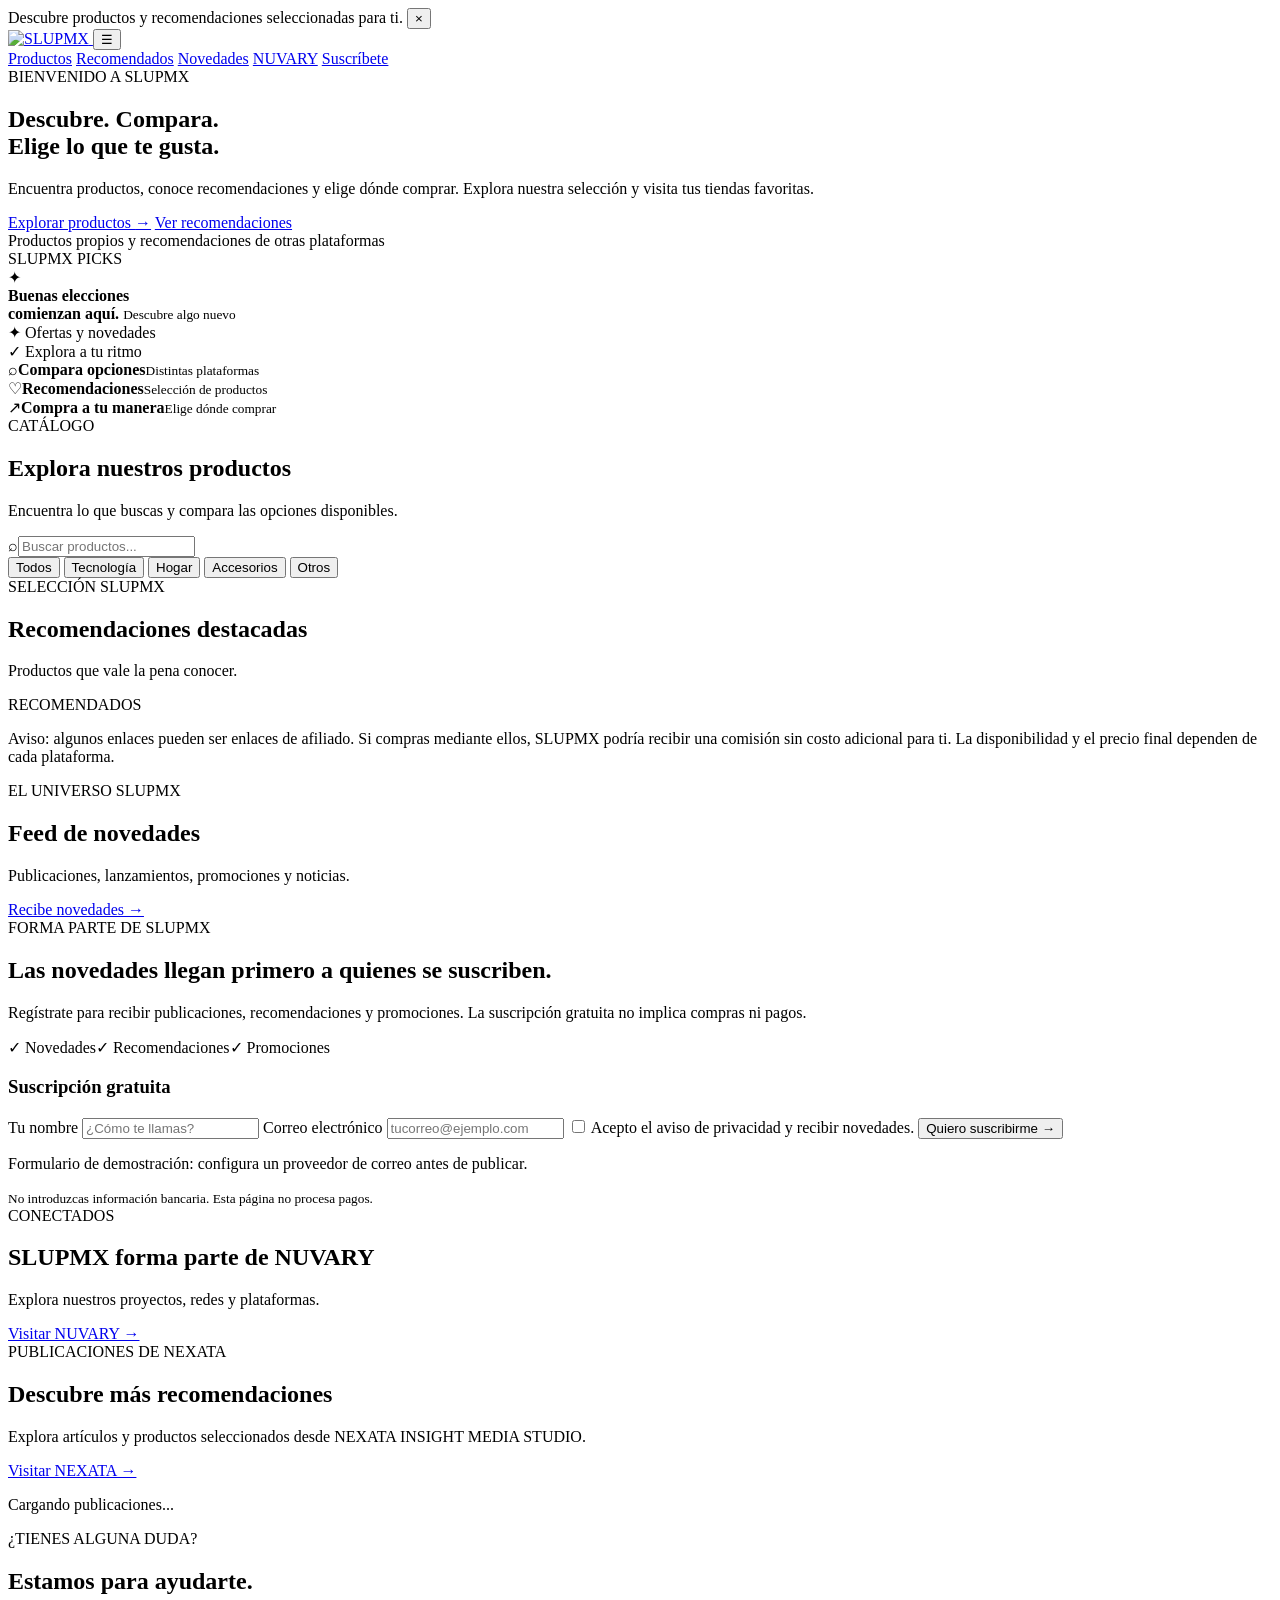
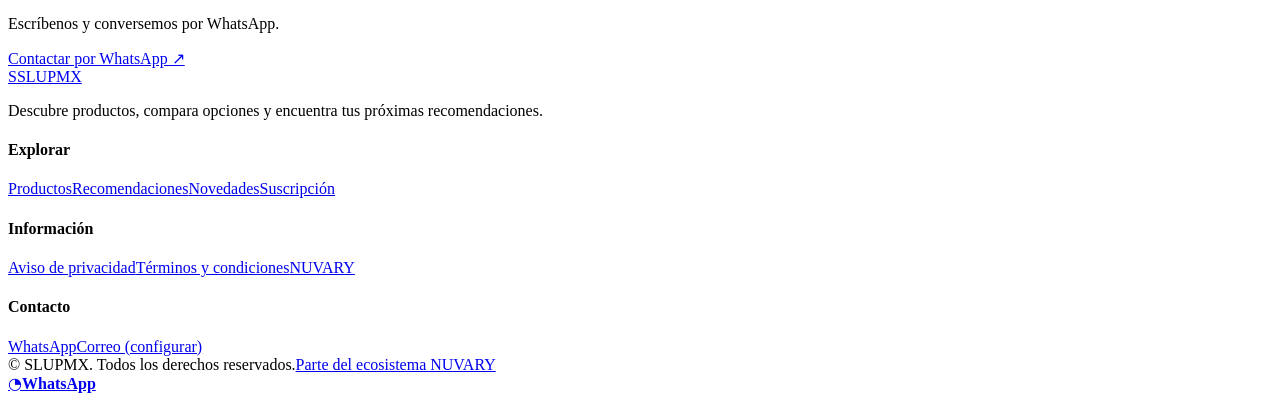
==== index.html @ 28f97754 "Add files via upload" ====
<!DOCTYPE html>
<html lang="es">
<head>
  <meta charset="UTF-8">
  <meta name="viewport" content="width=device-width, initial-scale=1">
  <meta name="theme-color" content="#10243a">
  <meta name="description" content="SLUPMX: descubre productos, ofertas y recomendaciones seleccionadas.">
  <title>SLUPMX | Tienda virtual</title>
  <link rel="icon" href="assets/favicon.svg" type="image/svg+xml">
  <link rel="preconnect" href="https://i.imgur.com">
  <link rel="preconnect" href="https://fonts.googleapis.com">
  <link rel="preconnect" href="https://fonts.gstatic.com" crossorigin>
  <link href="https://fonts.googleapis.com/css2?family=DM+Sans:wght@400;500;600;700;800&display=swap" rel="stylesheet">
  <link rel="stylesheet" href="css/style.css?v=1.0.0">
  <link rel="stylesheet" href="css/feed.global.css?v=1.0.0">
  <script defer src="js/config.js?v=1.0.0"></script>
  <script defer src="js/productos.js?v=1.0.0"></script>
  <script defer src="js/plataformas.js?v=1.0.0"></script>
  <script defer src="js/publicaciones.js?v=1.0.0"></script>
  <script defer src="js/app.js?v=1.0.0"></script>
  <script defer src="js/config.js?v=1.0.0"></script>
  <script defer src="js/feed.global.js?v=1.0.0"></script>
</head>
<body>
  <div class="announcement" id="announcement">
    <span>Descubre productos y recomendaciones seleccionadas para ti.</span>
    <button class="announcement-close" aria-label="Cerrar aviso" id="closeAnnouncement">×</button>
  </div>

  <header class="site-header">
    <a class="brand" href="index.html" aria-label="SLUPMX inicio">
           <img src="https://i.imgur.com/uStIfRE.png"
             alt="SLUPMX"
             class="brand-logo">
    </a>
    <button class="menu-toggle" id="menuToggle" aria-label="Abrir menú" aria-expanded="false">☰</button>
    <nav class="main-nav" id="mainNav">
      <a href="#productos">Productos</a>
      <a href="#recomendados">Recomendados</a>
      <a href="#feed">Novedades</a>
      <a href="#plataformas">NUVARY</a>
      <a href="#suscripcion" class="nav-cta">Suscríbete</a>
    </nav>
  </header>

  <main>
    <section class="hero">
      <div class="hero-copy">
        <span class="eyebrow">BIENVENIDO A SLUPMX</span>
        <h1>Descubre. Compara.<br><span>Elige lo que te gusta.</span></h1>
        <p>Encuentra productos, conoce recomendaciones y elige dónde comprar. Explora nuestra selección y visita tus tiendas favoritas.</p>
        <div class="hero-actions">
          <a class="btn btn-primary" href="#productos">Explorar productos <span>→</span></a>
          <a class="btn btn-outline" href="#recomendados">Ver recomendaciones</a>
        </div>
        <div class="hero-note"><span class="note-dot"></span> Productos propios y recomendaciones de otras plataformas</div>
      </div>
      <div class="hero-art">
        <div class="hero-orbit orbit-one"></div><div class="hero-orbit orbit-two"></div>
        <div class="hero-card hero-card-main">
          <span class="hero-card-tag">SLUPMX PICKS</span>
          <div class="hero-emoji">✦</div>
          <strong>Buenas elecciones<br>comienzan aquí.</strong>
          <small>Descubre algo nuevo</small>
        </div>
        <div class="floating-chip chip-top">✦ Ofertas y novedades</div>
        <div class="floating-chip chip-bottom">✓ Explora a tu ritmo</div>
      </div>
    </section>

    <section class="trust-strip" aria-label="Ventajas">
      <div><span>⌕</span><strong>Compara opciones</strong><small>Distintas plataformas</small></div>
      <div><span>♡</span><strong>Recomendaciones</strong><small>Selección de productos</small></div>
      <div><span>↗</span><strong>Compra a tu manera</strong><small>Elige dónde comprar</small></div>
    </section>

    <section class="section" id="productos">
      <div class="section-heading">
        <div><span class="eyebrow">CATÁLOGO</span><h2>Explora nuestros productos</h2><p>Encuentra lo que buscas y compara las opciones disponibles.</p></div>
        <label class="search-box"><span>⌕</span><input id="productSearch" type="search" placeholder="Buscar productos..." aria-label="Buscar productos"></label>
      </div>
      <div class="category-row" id="categoryFilters">
        <button class="filter-chip active" data-category="Todos">Todos</button>
        <button class="filter-chip" data-category="Tecnología">Tecnología</button>
        <button class="filter-chip" data-category="Hogar">Hogar</button>
        <button class="filter-chip" data-category="Accesorios">Accesorios</button>
        <button class="filter-chip" data-category="Otros">Otros</button>
      </div>
      <div class="product-grid" id="productGrid" aria-live="polite"></div>
    </section>

    <section class="recommend-section" id="recomendados">
      <div class="section-heading">
        <div><span class="eyebrow">SELECCIÓN SLUPMX</span><h2>Recomendaciones destacadas</h2><p>Productos que vale la pena conocer.</p></div>
        <span class="recommend-label">RECOMENDADOS</span>
      </div>
      <div class="recommend-grid" id="recommendGrid"></div>
      <p class="affiliate-disclosure">Aviso: algunos enlaces pueden ser enlaces de afiliado. Si compras mediante ellos, SLUPMX podría recibir una comisión sin costo adicional para ti. La disponibilidad y el precio final dependen de cada plataforma.</p>
    </section>

    <section class="section feed-section" id="feed">
      <div class="section-heading">
        <div><span class="eyebrow">EL UNIVERSO SLUPMX</span><h2>Feed de novedades</h2><p>Publicaciones, lanzamientos, promociones y noticias.</p></div>
        <a class="text-link" href="#suscripcion">Recibe novedades →</a>
      </div>
      <div class="feed-grid" id="feedGrid"></div>
    </section>

    <section class="subscribe-section" id="suscripcion">
      <div class="subscribe-copy">
        <span class="eyebrow light">FORMA PARTE DE SLUPMX</span>
        <h2>Las novedades llegan primero a quienes se suscriben.</h2>
        <p>Regístrate para recibir publicaciones, recomendaciones y promociones. La suscripción gratuita no implica compras ni pagos.</p>
        <div class="subscribe-benefits"><span>✓ Novedades</span><span>✓ Recomendaciones</span><span>✓ Promociones</span></div>
      </div>
      <form class="subscribe-form" id="subscribeForm">
        <h3>Suscripción gratuita</h3>
        <label for="subscriberName">Tu nombre</label>
        <input id="subscriberName" name="name" autocomplete="name" placeholder="¿Cómo te llamas?">
        <label for="subscriberEmail">Correo electrónico</label>
        <input id="subscriberEmail" name="email" type="email" autocomplete="email" placeholder="tucorreo@ejemplo.com" required>
        <label class="consent"><input type="checkbox" id="subscriberConsent" required> Acepto el aviso de privacidad y recibir novedades.</label>
        <button class="btn btn-primary btn-full" type="submit">Quiero suscribirme <span>→</span></button>
        <p class="form-message" id="subscribeMessage" role="status">Formulario de demostración: configura un proveedor de correo antes de publicar.</p>
        <small>No introduzcas información bancaria. Esta página no procesa pagos.</small>
      </form>
    </section>

    <section class="section platform-section" id="plataformas">
      <div class="section-heading">
        <div><span class="eyebrow">CONECTADOS</span><h2>SLUPMX forma parte de NUVARY</h2><p>Explora nuestros proyectos, redes y plataformas.</p></div>
        <a class="text-link" href="https://nuvary.github.io/NUVARY-ECOSYSTEM-v3.1/" target="_blank" rel="noopener">Visitar NUVARY →</a>
      </div>
      <div class="platform-grid" id="platformGrid"></div>
    </section>

        <!-- FEED EXTERNO DE NEXATA -->

    <section class="section feed-section" id="nexataFeed">

      <div class="section-heading">

        <div>
          <span class="eyebrow">PUBLICACIONES DE NEXATA</span>

          <h2>Descubre más recomendaciones</h2>

          <p>
            Explora artículos y productos seleccionados
            desde NEXATA INSIGHT MEDIA STUDIO.
          </p>
        </div>

        <a
          class="text-link"
          href="https://nexata.site/"
          target="_blank"
          rel="noopener">
          Visitar NEXATA →
        </a>

      </div>

      <div class="feed-grid" id="nexataFeedGrid">

        <p>Cargando publicaciones...</p>

      </div>

    </section>

    <section class="bottom-cta">
      <div><span class="eyebrow light">¿TIENES ALGUNA DUDA?</span><h2>Estamos para ayudarte.</h2><p>Escríbenos y conversemos por WhatsApp.</p></div>
      <a class="btn btn-light" id="contactCta" href="#" target="_blank" rel="noopener">Contactar por WhatsApp ↗</a>
    </section>
  </main>

  <footer class="site-footer">
    <div class="footer-main">
      <div class="footer-brand"><a class="brand brand-footer" href="index.html"><span class="brand-mark">S</span><span>SLUP<span class="brand-accent">MX</span></span></a><p>Descubre productos, compara opciones y encuentra tus próximas recomendaciones.</p></div>
      <div><h4>Explorar</h4><a href="#productos">Productos</a><a href="#recomendados">Recomendaciones</a><a href="#feed">Novedades</a><a href="#suscripcion">Suscripción</a></div>
      <div><h4>Información</h4><a href="privacidad.html">Aviso de privacidad</a><a href="terminos.html">Términos y condiciones</a><a href="#plataformas">NUVARY</a></div>
      <div><h4>Contacto</h4><a id="footerWhatsapp" href="#" target="_blank" rel="noopener">WhatsApp</a><a href="mailto:hola@slupmx.example">Correo (configurar)</a></div>
    </div>
    <div class="footer-bottom"><span>© <span id="currentYear"></span> SLUPMX. Todos los derechos reservados.</span><a href="https://nuvary.github.io/NUVARY-ECOSYSTEM-v3.1/" target="_blank" rel="noopener">Parte del ecosistema NUVARY</a></div>
  </footer>

  <a class="whatsapp-float" id="whatsappFloat" href="#" target="_blank" rel="noopener" aria-label="Contactar por WhatsApp"><span>◔</span><b>WhatsApp</b></a>
  <div class="toast" id="toast" role="status" aria-live="polite"></div>
  <script>
    if ('serviceWorker' in navigator && location.protocol.startsWith('http')) {
      window.addEventListener('load', () => navigator.serviceWorker.register('./service-worker.js').catch(() => {}));
    }
  </script>
</body>
</html>
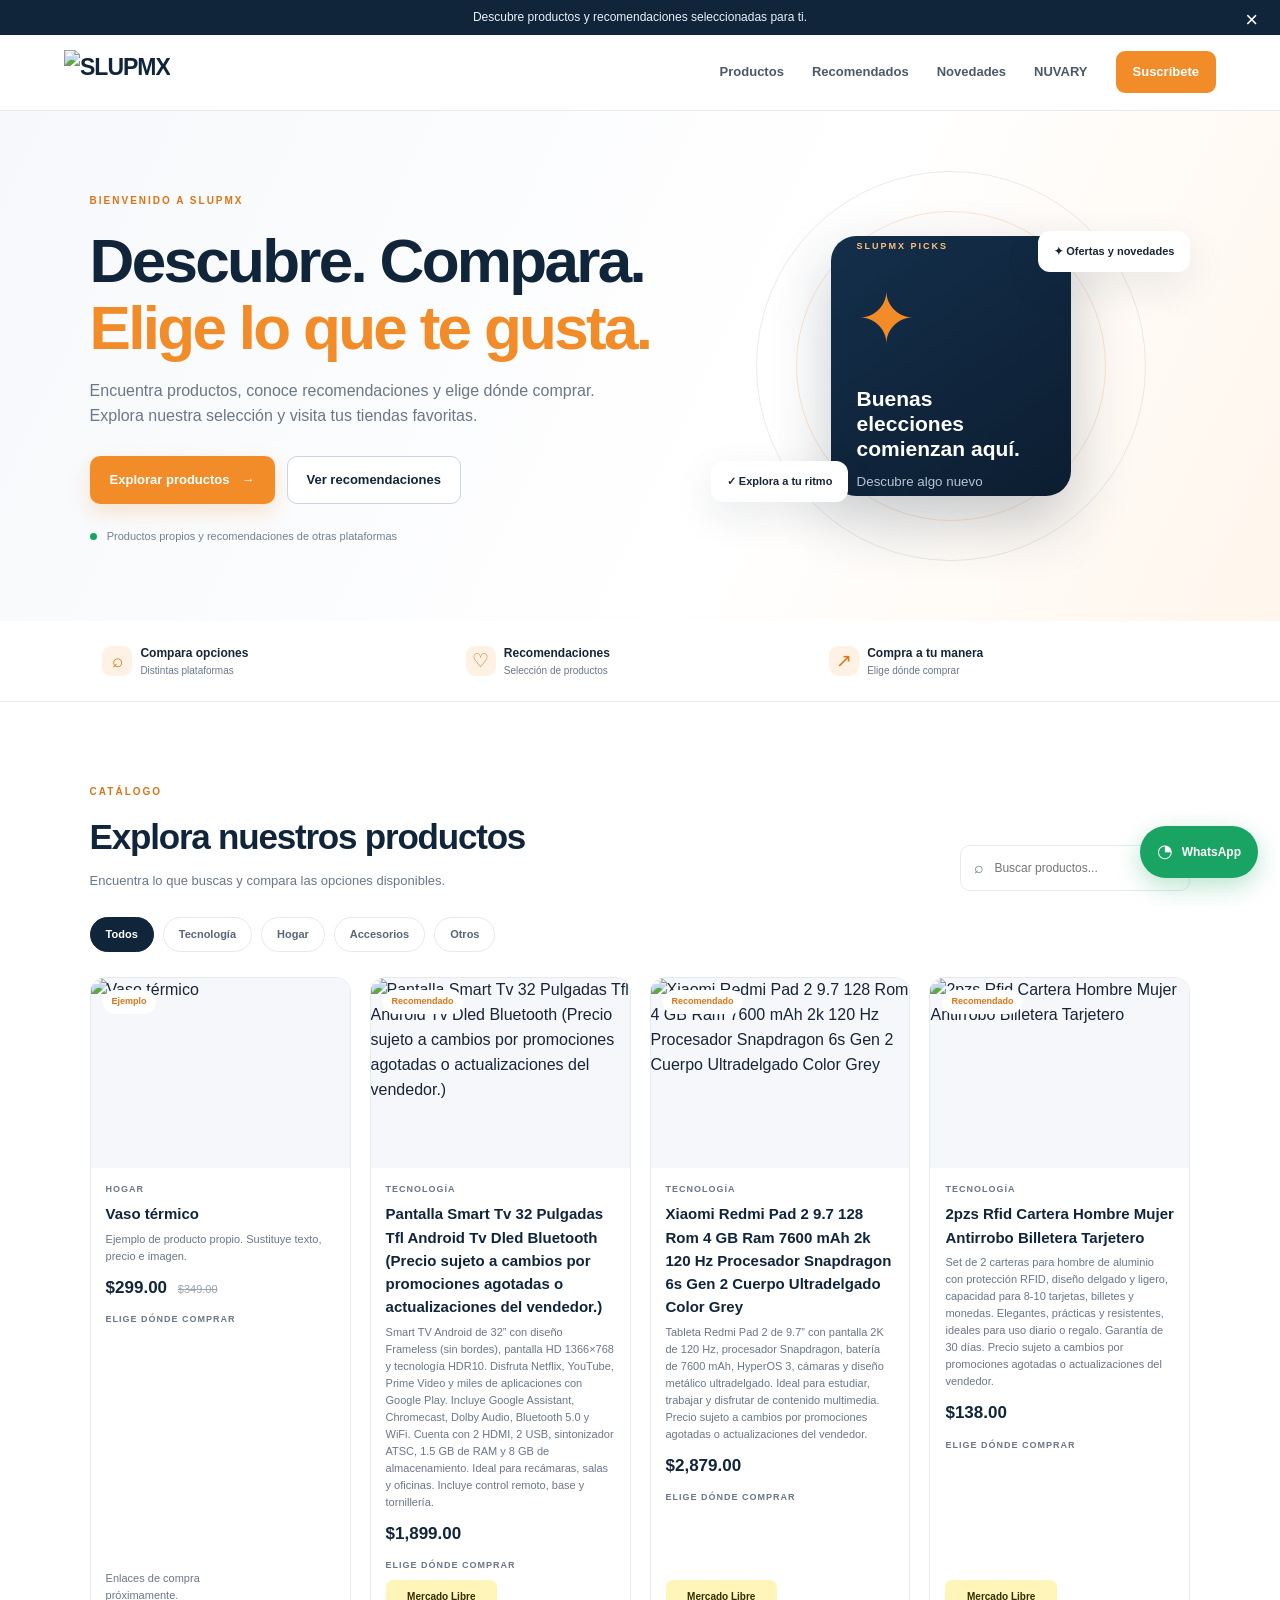
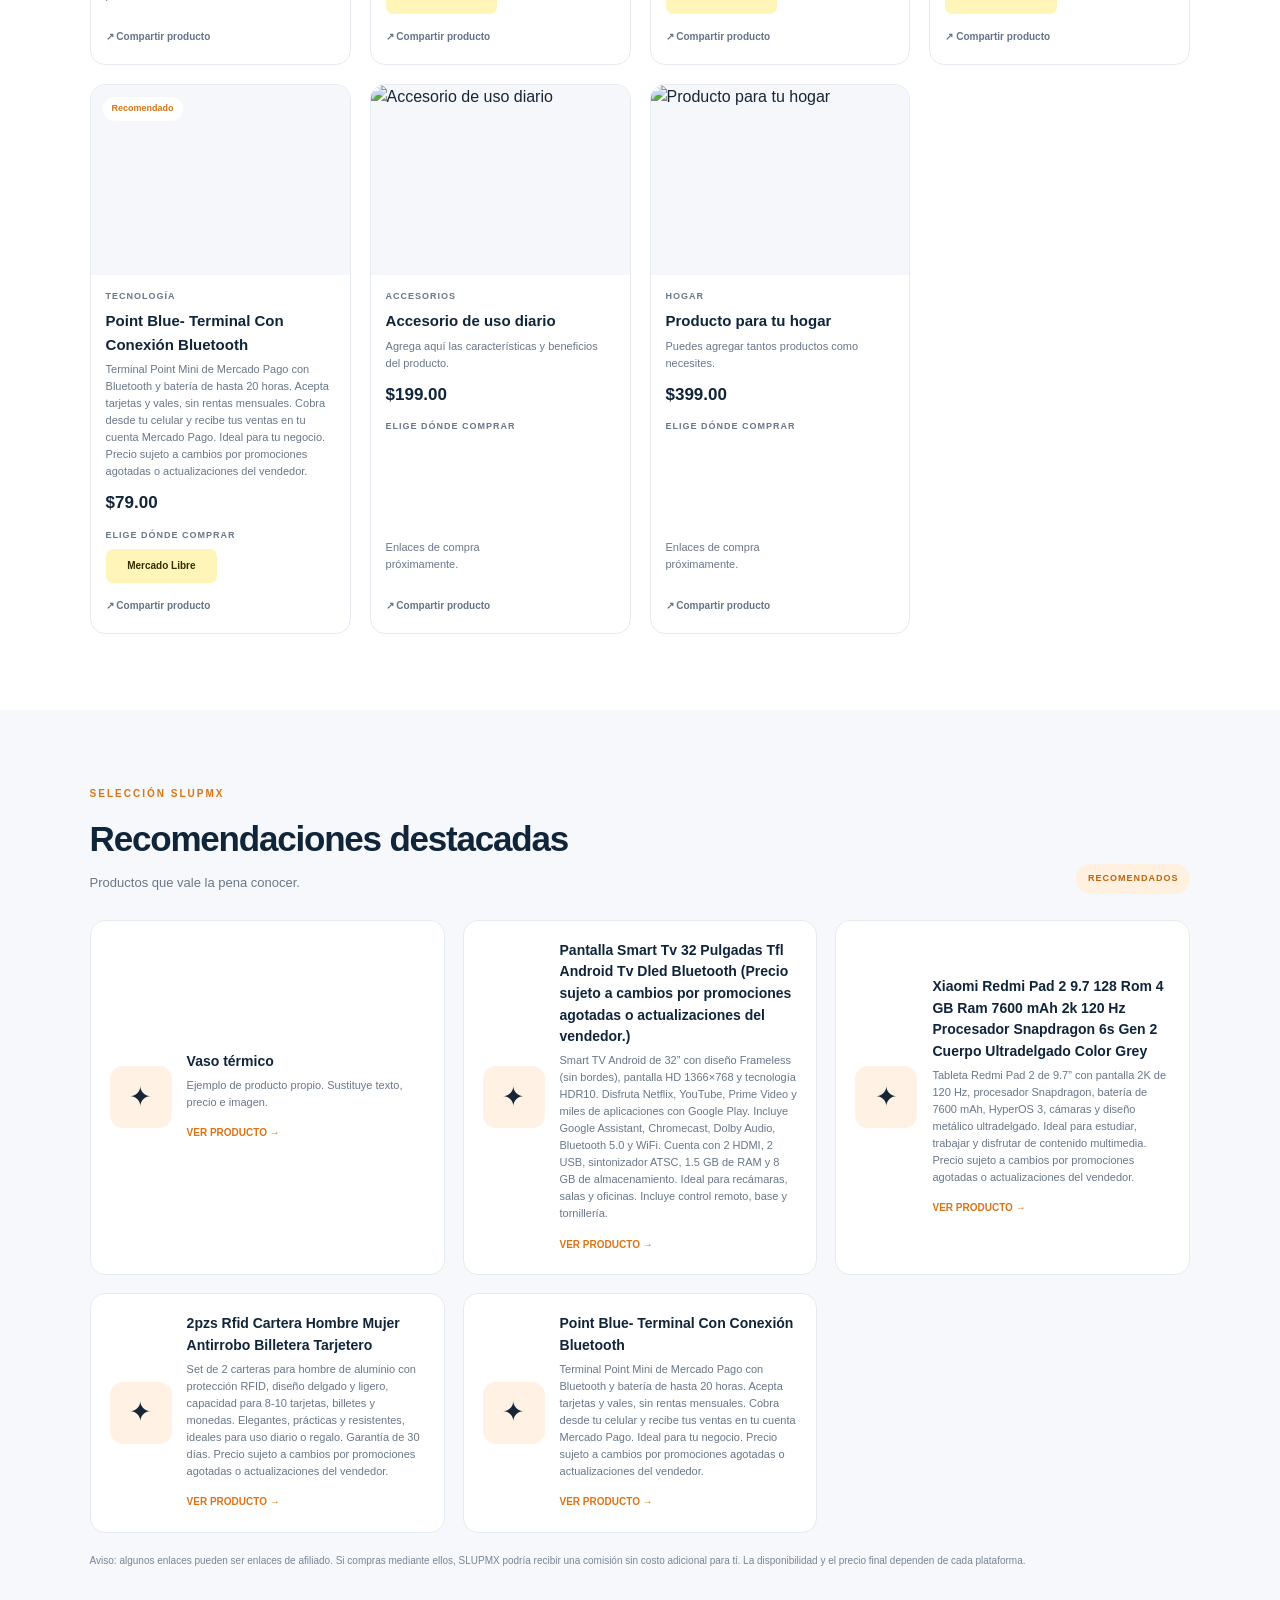
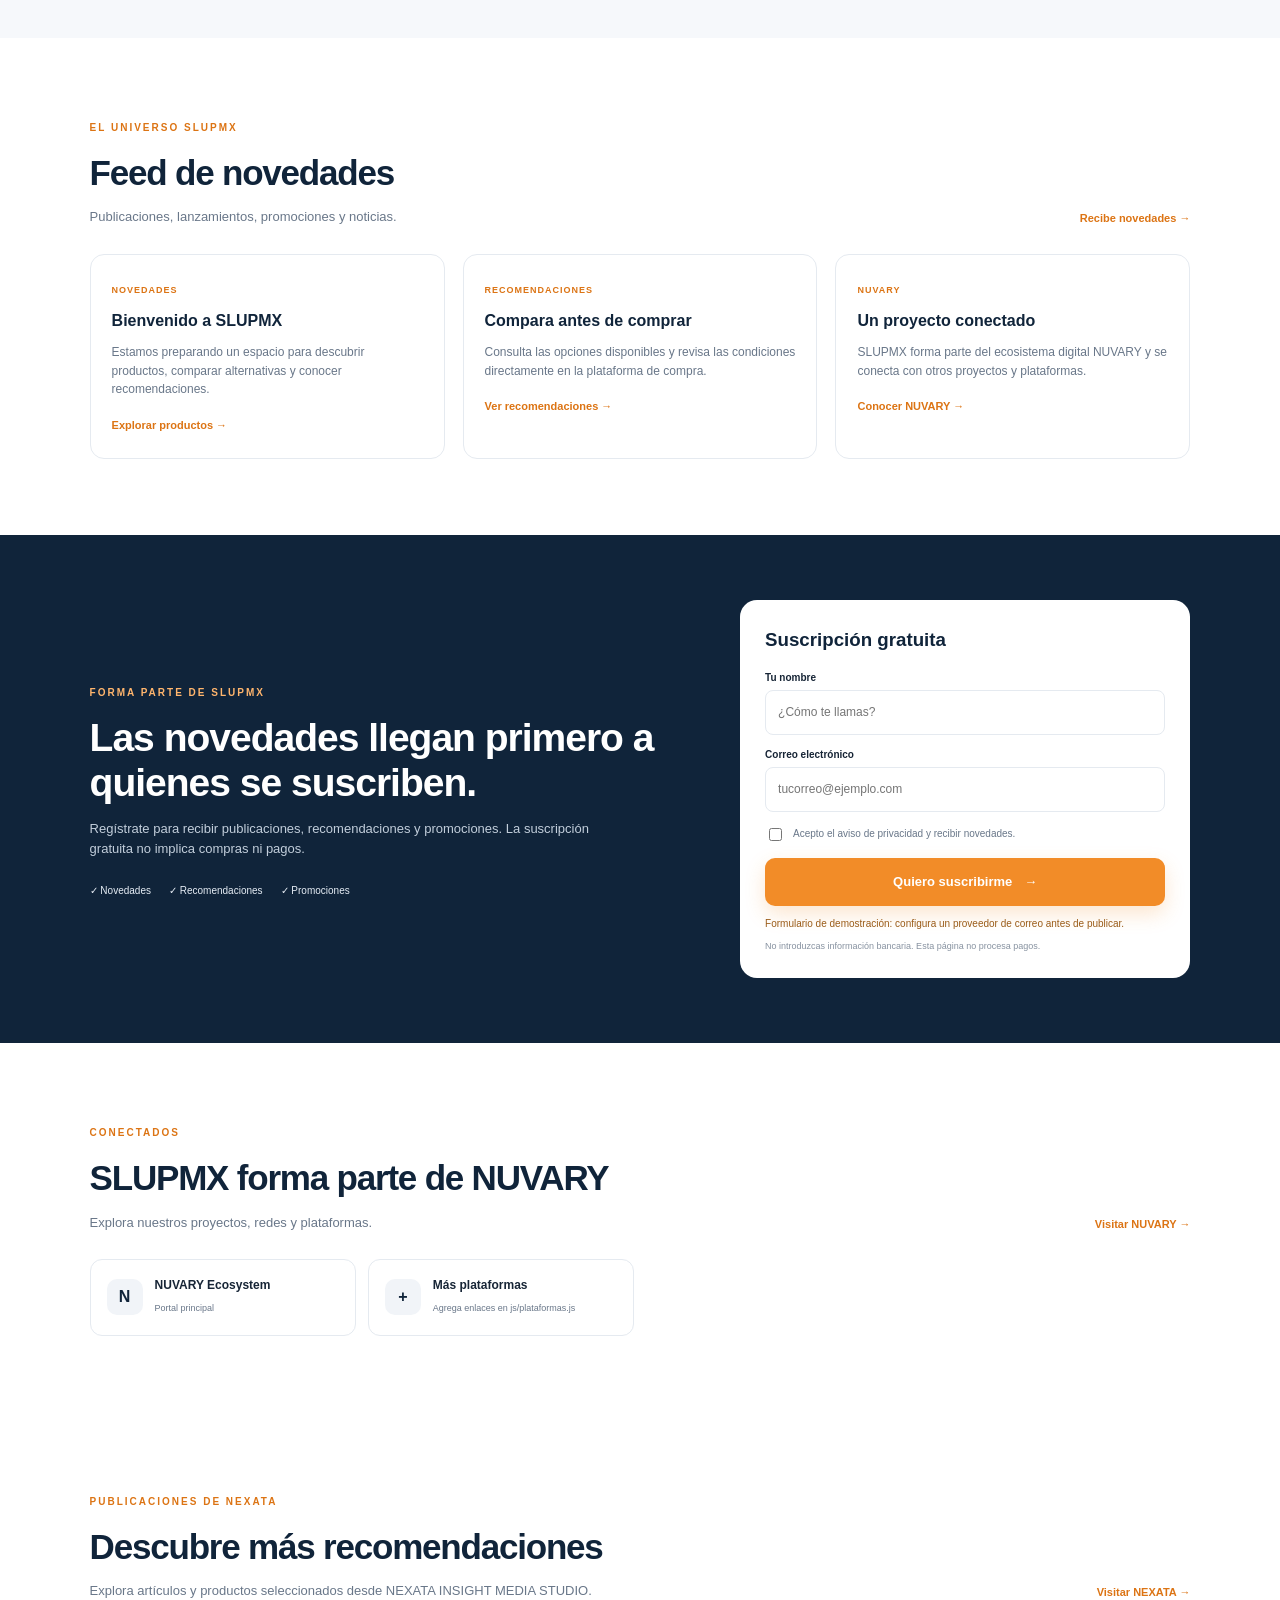
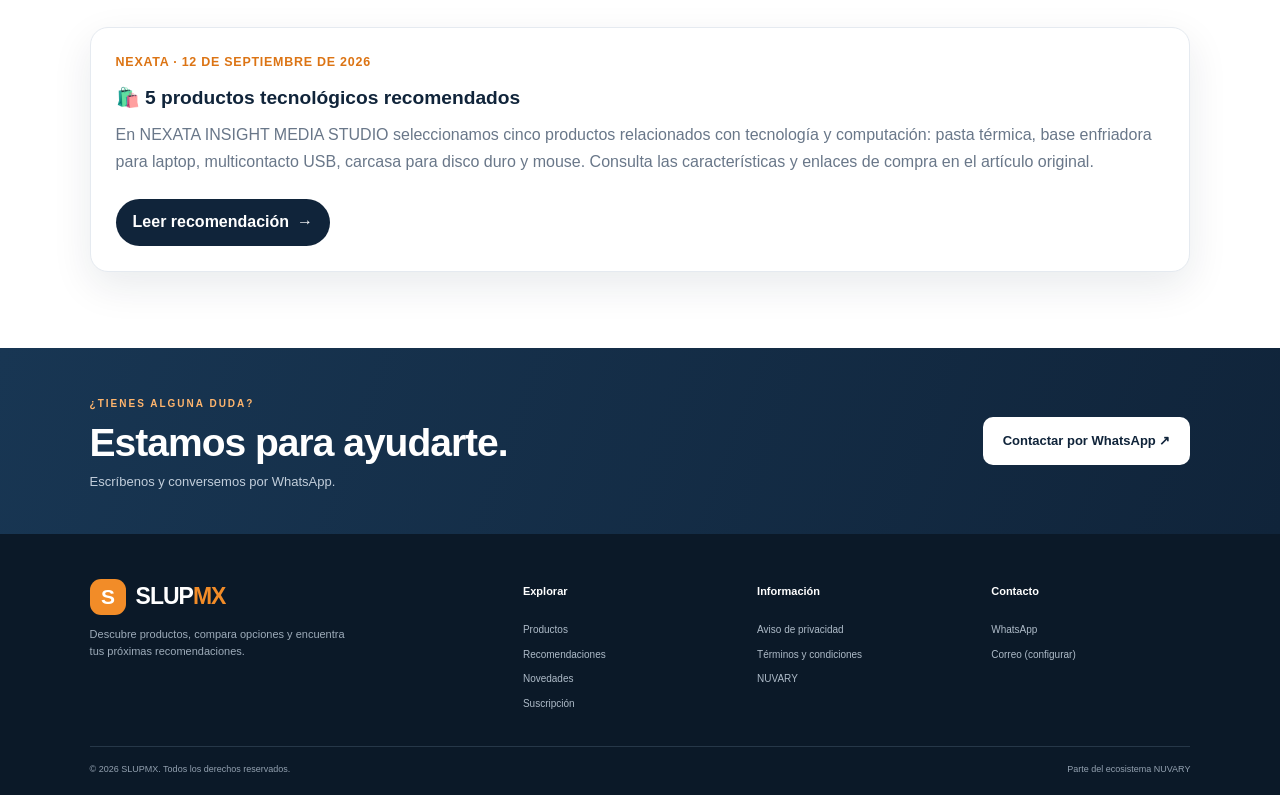
==== commit 8392482b: "Update index.html" ====
--- a/index.html
+++ b/index.html
@@ -161,7 +161,7 @@
 
       </div>
 
-      <div class="feed-grid" id="nexataFeedGrid">
+      <div class="feed-grid nuvary-rss-grid" id="nexataFeedGrid">
 
         <p>Cargando publicaciones...</p>
 
--- a/css/style.css
+++ b/css/style.css
@@ -0,0 +1,150 @@
+:root{
+  --navy:#10243a;--navy-2:#183653;--orange:#f28c28;--orange-dark:#dc7414;
+  --ink:#172536;--muted:#697789;--line:#e5eaf0;--soft:#f5f7fa;--white:#fff;
+  --green:#19a463;--radius:18px;--shadow:0 14px 40px rgba(16,36,58,.09);
+}
+.brand-logo {
+    height: 45px;
+    width: auto;
+    max-width: 200px;
+    object-fit: contain;
+    display: block;
+}
+*{box-sizing:border-box}
+html{scroll-behavior:smooth;scroll-padding-top:90px}
+body{margin:0;font-family:"DM Sans",Arial,sans-serif;color:var(--ink);background:#fff;line-height:1.55}
+a{color:inherit;text-decoration:none}
+button,input{font:inherit}
+button{cursor:pointer}
+.announcement{background:var(--navy);color:#eaf1f8;text-align:center;padding:8px 42px;font-size:12px;position:relative}
+.announcement-close{position:absolute;right:16px;top:2px;background:none;border:0;color:#fff;font-size:22px}
+.site-header{height:76px;padding:0 max(5vw,22px);display:flex;align-items:center;justify-content:space-between;background:#fff;position:sticky;top:0;z-index:20;border-bottom:1px solid var(--line)}
+.brand{display:inline-flex;align-items:center;gap:10px;font-size:23px;font-weight:800;letter-spacing:-1px;color:var(--navy)}
+.brand-mark{width:36px;height:36px;display:grid;place-items:center;background:var(--orange);color:white;border-radius:11px;font-size:21px}
+.brand-accent{color:var(--orange)}
+.main-nav{display:flex;align-items:center;gap:28px;font-size:13px;font-weight:700;color:#4b5969}
+.main-nav a:hover,.text-link:hover{color:var(--orange-dark)}
+.nav-cta{background:var(--orange);color:white!important;padding:11px 17px;border-radius:9px}
+.menu-toggle{display:none;background:none;border:0;font-size:25px;color:var(--navy)}
+.hero{min-height:500px;padding:76px max(7vw,24px);display:grid;grid-template-columns:1.1fr .9fr;align-items:center;gap:35px;background:linear-gradient(115deg,#f6f8fb 0%,#fff 60%,#fff6ec 100%);overflow:hidden}
+.eyebrow{font-size:10px;letter-spacing:2px;font-weight:800;color:var(--orange-dark)}
+.hero h1{font-size:clamp(38px,5vw,62px);line-height:1.08;letter-spacing:-2.7px;margin:17px 0;color:var(--navy)}
+.hero h1 span{color:var(--orange)}
+.hero-copy>p{max-width:560px;color:var(--muted);font-size:16px}
+.hero-actions{display:flex;gap:12px;flex-wrap:wrap;margin-top:27px}
+.btn{display:inline-flex;align-items:center;justify-content:center;gap:12px;padding:13px 19px;border-radius:10px;border:1px solid transparent;font-weight:800;font-size:13px;transition:.2s}
+.btn-primary{background:var(--orange);color:#fff;box-shadow:0 8px 20px rgba(242,140,40,.22)}
+.btn-primary:hover{background:var(--orange-dark);transform:translateY(-2px)}
+.btn-outline{border-color:#cbd4df;color:var(--navy);background:#fff}
+.btn-outline:hover{border-color:var(--orange);color:var(--orange-dark)}
+.btn-light{background:#fff;color:var(--navy)}
+.btn-full{width:100%}
+.hero-note{font-size:11px;color:#718093;margin-top:24px}
+.note-dot{display:inline-block;width:7px;height:7px;background:var(--green);border-radius:50%;margin-right:7px}
+.hero-art{height:340px;position:relative;display:grid;place-items:center}
+.hero-orbit{position:absolute;border:1px solid rgba(242,140,40,.22);border-radius:50%;width:310px;height:310px}
+.orbit-two{width:390px;height:390px;border-color:rgba(16,36,58,.09)}
+.hero-card-main{width:240px;height:260px;background:linear-gradient(145deg,#142f4b,#0c1d30);border-radius:25px;color:white;box-shadow:0 25px 60px rgba(16,36,58,.24);padding:26px;display:flex;flex-direction:column;justify-content:center;position:relative;z-index:1}
+.hero-card-tag{font-size:9px;letter-spacing:2px;color:#ffbf7d;font-weight:800}
+.hero-emoji{font-size:70px;color:var(--orange);margin:12px 0}
+.hero-card-main strong{font-size:21px;line-height:1.2}
+.hero-card-main small{color:#b6c4d2;margin-top:10px}
+.floating-chip{position:absolute;background:#fff;padding:12px 16px;border-radius:12px;box-shadow:var(--shadow);font-size:11px;font-weight:800;z-index:2}
+.chip-top{top:35px;right:0}.chip-bottom{bottom:34px;left:0}
+.trust-strip{display:grid;grid-template-columns:repeat(3,1fr);padding:23px 8%;border-bottom:1px solid var(--line);gap:15px}
+.trust-strip>div{display:grid;grid-template-columns:38px 1fr;align-items:center}
+.trust-strip>div>span{grid-row:span 2;width:30px;height:30px;border-radius:9px;background:#fff2e5;color:var(--orange-dark);display:grid;place-items:center;font-size:19px}
+.trust-strip strong{font-size:12px}.trust-strip small{font-size:10px;color:var(--muted)}
+.section{padding:76px max(7vw,24px)}
+.section-heading{display:flex;justify-content:space-between;align-items:end;gap:20px;margin-bottom:26px}
+.section-heading h2{font-size:clamp(25px,3vw,35px);letter-spacing:-1.2px;color:var(--navy);margin:7px 0}
+.section-heading p{font-size:13px;color:var(--muted);margin:0}
+.search-box{display:flex;align-items:center;gap:8px;border:1px solid var(--line);border-radius:10px;padding:10px 13px;min-width:230px;color:var(--muted)}
+.search-box input{border:0;outline:0;width:100%;font-size:12px}
+.category-row{display:flex;gap:9px;flex-wrap:wrap;margin:25px 0}
+.filter-chip{border:1px solid var(--line);background:white;color:#586679;padding:8px 15px;border-radius:30px;font-size:11px;font-weight:700}
+.filter-chip.active,.filter-chip:hover{background:var(--navy);color:white;border-color:var(--navy)}
+.product-grid{display:grid;grid-template-columns:repeat(4,1fr);gap:19px}
+.product-card{border:1px solid var(--line);border-radius:15px;overflow:hidden;background:white;transition:.2s;display:flex;flex-direction:column}
+.product-card:hover{transform:translateY(-4px);box-shadow:var(--shadow)}
+.product-image-wrap{height:190px;background:#f5f7fa;position:relative;overflow:hidden}
+.product-image{width:100%;height:100%;object-fit:cover;display:block}
+.product-badge{position:absolute;top:12px;left:12px;background:#fff;color:var(--orange-dark);padding:5px 9px;border-radius:30px;font-size:9px;font-weight:800}
+.product-info{padding:15px;display:flex;flex-direction:column;flex:1}
+.product-category{font-size:9px;text-transform:uppercase;letter-spacing:1px;color:var(--muted);font-weight:800}
+.product-info h3{font-size:15px;color:var(--navy);margin:5px 0}
+.product-description{font-size:11px;color:var(--muted);min-height:34px;margin:0 0 10px}
+.product-price{font-weight:800;font-size:17px;color:var(--navy);margin-bottom:12px}
+.product-price del{font-size:11px;color:#9aa4b0;font-weight:500;margin-left:6px}
+.buy-label{font-size:9px;color:var(--muted);font-weight:800;text-transform:uppercase;letter-spacing:1px;margin:0 0 7px}
+.buy-links{display:grid;grid-template-columns:1fr 1fr;gap:6px;margin-top:auto}
+.buy-link{padding:8px 5px;text-align:center;border-radius:7px;font-size:10px;font-weight:800;background:#f1f4f7;color:var(--navy);border:1px solid transparent}
+.buy-link:hover{filter:brightness(.96);border-color:#cbd4df}
+.buy-link.ml{background:#fff5b8;color:#332e00}.buy-link.amazon{background:#fff0df;color:#8a4300}
+.buy-link.facebook{background:#e8f0ff;color:#1454a0}.buy-link.own{background:var(--orange);color:white}
+.product-share{border:0;background:none;color:#657487;font-size:10px;font-weight:700;margin-top:10px;text-align:left;padding:5px 0}
+.empty-state{grid-column:1/-1;padding:35px;text-align:center;background:var(--soft);border-radius:14px;color:var(--muted)}
+.recommend-section{background:#f6f8fb;padding:70px max(7vw,24px)}
+.recommend-label{background:#fff0df;color:#bd6412;padding:8px 12px;border-radius:30px;font-size:9px;font-weight:800;letter-spacing:1px}
+.recommend-grid{display:grid;grid-template-columns:repeat(3,1fr);gap:18px}
+.recommend-card{background:white;border:1px solid var(--line);border-radius:15px;padding:19px;display:flex;gap:15px;align-items:center}
+.recommend-icon{width:62px;height:62px;border-radius:13px;background:#fff2e5;display:grid;place-items:center;font-size:27px;flex-shrink:0}
+.recommend-card h3{font-size:14px;margin:0;color:var(--navy)}
+.recommend-card p{font-size:11px;color:var(--muted);margin:4px 0 8px}
+.recommend-card a{font-size:10px;color:var(--orange-dark);font-weight:800}
+.affiliate-disclosure{font-size:10px;color:#778496;margin:20px 0 0}
+.feed-grid{display:grid;grid-template-columns:repeat(3,1fr);gap:18px}
+.feed-card{border:1px solid var(--line);border-radius:14px;padding:21px;background:#fff}
+.feed-date{font-size:9px;letter-spacing:1px;color:var(--orange-dark);font-weight:800}
+.feed-card h3{font-size:16px;color:var(--navy);margin:9px 0}
+.feed-card p{font-size:12px;color:var(--muted);margin:0 0 13px}
+.feed-card a{font-size:11px;font-weight:800;color:var(--orange-dark)}
+.subscribe-section{background:var(--navy);padding:65px max(7vw,24px);display:grid;grid-template-columns:1fr .75fr;gap:50px;align-items:center;color:#fff}
+.eyebrow.light{color:#ffb56d}
+.subscribe-copy h2,.bottom-cta h2{font-size:clamp(27px,3.5vw,39px);line-height:1.15;letter-spacing:-1px;margin:12px 0}
+.subscribe-copy>p,.bottom-cta p{color:#c2cedb;font-size:13px;max-width:520px}
+.subscribe-benefits{display:flex;gap:18px;flex-wrap:wrap;font-size:10px;color:#e6edf5;margin-top:24px}
+.subscribe-form{background:#fff;color:var(--ink);border-radius:17px;padding:25px}
+.subscribe-form h3{margin:0 0 16px;color:var(--navy)}
+.subscribe-form label:not(.consent){display:block;font-size:10px;font-weight:800;margin:12px 0 5px}
+.subscribe-form input:not([type=checkbox]){width:100%;padding:12px;border:1px solid var(--line);border-radius:8px;outline-color:var(--orange);font-size:12px}
+.consent{display:flex;gap:8px;align-items:flex-start;font-size:10px;color:var(--muted);margin:14px 0}
+.consent input{margin-top:2px}
+.form-message{font-size:10px;color:#9a5b18;margin:10px 0 0}
+.subscribe-form>small{display:block;font-size:9px;color:#8792a0;margin-top:8px}
+.platform-section{background:white}
+.platform-grid{display:grid;grid-template-columns:repeat(4,1fr);gap:12px}
+.platform-card{border:1px solid var(--line);border-radius:12px;padding:16px;display:flex;align-items:center;gap:12px;transition:.2s}
+.platform-card:hover{border-color:var(--orange);transform:translateY(-2px)}
+.platform-icon{width:36px;height:36px;background:#f1f4f8;border-radius:10px;display:grid;place-items:center;font-size:16px;font-weight:800;color:var(--navy)}
+.platform-card strong{font-size:12px;display:block}.platform-card small{font-size:9px;color:var(--muted)}
+.bottom-cta{padding:42px max(7vw,24px);background:linear-gradient(110deg,#183653,#10243a);color:white;display:flex;justify-content:space-between;align-items:center;gap:20px}
+.bottom-cta h2{margin:6px 0}.bottom-cta p{margin:0}
+.site-footer{background:#0b1928;color:#d8e0e8;padding:45px max(7vw,24px) 18px}
+.footer-main{display:grid;grid-template-columns:2fr 1fr 1fr 1fr;gap:35px;padding-bottom:35px}
+.brand-footer{color:#fff}.footer-brand p{max-width:260px;color:#9eacba;font-size:11px}
+.footer-main h4{font-size:11px;color:white;margin:4px 0 13px}
+.footer-main>div:not(:first-child){display:flex;flex-direction:column;gap:9px}
+.footer-main>div>a:not(.brand),.footer-main>div:not(:first-child)>a{font-size:10px;color:#aebbc8}
+.footer-main a:hover,.footer-bottom a:hover{color:#ffb56d}
+.footer-bottom{border-top:1px solid #263748;padding-top:16px;display:flex;justify-content:space-between;gap:15px;font-size:9px;color:#93a1b0}
+.whatsapp-float{position:fixed;right:22px;bottom:22px;z-index:30;background:#19a463;color:#fff;border-radius:40px;padding:12px 17px;display:flex;align-items:center;gap:9px;box-shadow:0 8px 25px rgba(25,164,99,.3);font-size:12px}
+.whatsapp-float span{font-size:18px}.whatsapp-float:hover{background:#128451;transform:translateY(-2px)}
+.toast{position:fixed;left:50%;bottom:25px;transform:translate(-50%,20px);background:#142b42;color:#fff;padding:11px 17px;border-radius:9px;font-size:11px;opacity:0;pointer-events:none;transition:.2s;z-index:50}
+.toast.show{opacity:1;transform:translate(-50%,0)}
+.text-link{font-size:11px;font-weight:800;color:var(--orange-dark);white-space:nowrap}
+@media(max-width:950px){.product-grid{grid-template-columns:repeat(2,1fr)}.platform-grid{grid-template-columns:repeat(2,1fr)}.hero{padding-top:55px;padding-bottom:55px}.footer-main{grid-template-columns:2fr 1fr 1fr}.footer-main>div:last-child{grid-column:2}}
+@media(max-width:700px){
+ .site-header{height:66px}.menu-toggle{display:block}.main-nav{display:none;position:absolute;top:65px;left:0;right:0;background:#fff;padding:18px 24px 22px;box-shadow:var(--shadow);flex-direction:column;align-items:stretch;gap:17px}.main-nav.open{display:flex}
+ .hero{grid-template-columns:1fr;padding:55px 24px 35px}.hero-art{height:280px}.hero-orbit{width:250px;height:250px}.orbit-two{width:310px;height:310px}.hero-card-main{width:205px;height:225px}.chip-top{right:0}.chip-bottom{left:0}
+ .trust-strip{padding:18px 24px;grid-template-columns:1fr;gap:13px}
+ .section,.recommend-section{padding:55px 22px}.section-heading{align-items:flex-start;flex-direction:column}.search-box{width:100%}
+ .product-grid{gap:11px}.product-image-wrap{height:145px}.product-info{padding:11px}.product-info h3{font-size:13px}.product-description{font-size:10px}.buy-link{font-size:9px;padding:8px 3px}
+ .recommend-grid,.feed-grid{grid-template-columns:1fr}.recommend-card{padding:14px}
+ .subscribe-section{grid-template-columns:1fr;padding:48px 22px;gap:25px}
+ .platform-grid{grid-template-columns:1fr 1fr}
+ .bottom-cta{align-items:flex-start;flex-direction:column;padding:38px 22px}
+ .footer-main{grid-template-columns:1fr 1fr;gap:25px}.footer-main>div:first-child{grid-column:1/-1}.footer-main>div:last-child{grid-column:auto}
+ .footer-bottom{flex-direction:column}.whatsapp-float{right:14px;bottom:14px;padding:12px}.whatsapp-float b{display:none}
+}
+@media(max-width:380px){.product-grid{grid-template-columns:1fr}.product-image-wrap{height:210px}.platform-grid{grid-template-columns:1fr}}
--- a/css/feed.global.css
+++ b/css/feed.global.css
@@ -0,0 +1,72 @@
+.nuvary-rss-section {
+  background: var(--soft, #f5f7fa);
+}
+
+.nuvary-rss-grid {
+  display: grid;
+  grid-template-columns: repeat(auto-fit, minmax(min(100%, 280px), 1fr));
+  gap: 22px;
+}
+
+.nuvary-rss-card {
+  display: flex;
+  flex-direction: column;
+  min-height: 245px;
+  padding: 25px;
+  background: var(--white, #fff);
+  border: 1px solid var(--line, #e5eaf0);
+  border-radius: var(--radius, 18px);
+  box-shadow: var(--shadow, 0 14px 40px rgba(16,36,58,.09));
+}
+
+.nuvary-rss-meta {
+  margin: 0 0 12px;
+  color: var(--orange-dark, #dc7414);
+  font-size: .78rem;
+  font-weight: 800;
+  letter-spacing: .06em;
+  text-transform: uppercase;
+}
+
+.nuvary-rss-card h3 {
+  margin: 0 0 12px;
+  color: var(--navy, #10243a);
+  font-size: 1.2rem;
+  line-height: 1.35;
+}
+
+.nuvary-rss-card p {
+  margin: 0 0 20px;
+  color: var(--muted, #697789);
+  line-height: 1.65;
+}
+
+.nuvary-rss-link {
+  display: inline-flex;
+  align-items: center;
+  justify-content: center;
+  gap: 8px;
+  align-self: flex-start;
+  margin-top: auto;
+  padding: 11px 17px;
+  border-radius: 999px;
+  background: var(--navy, #10243a);
+  color: #fff;
+  font-weight: 800;
+  text-decoration: none;
+  transition: transform .2s ease, background .2s ease;
+}
+
+.nuvary-rss-link:hover {
+  background: var(--orange-dark, #dc7414);
+  transform: translateY(-2px);
+}
+
+.rss-status {
+  grid-column: 1 / -1;
+  color: var(--muted, #697789);
+}
+
+@media (max-width: 600px) {
+  .nuvary-rss-card { padding: 21px; }
+}
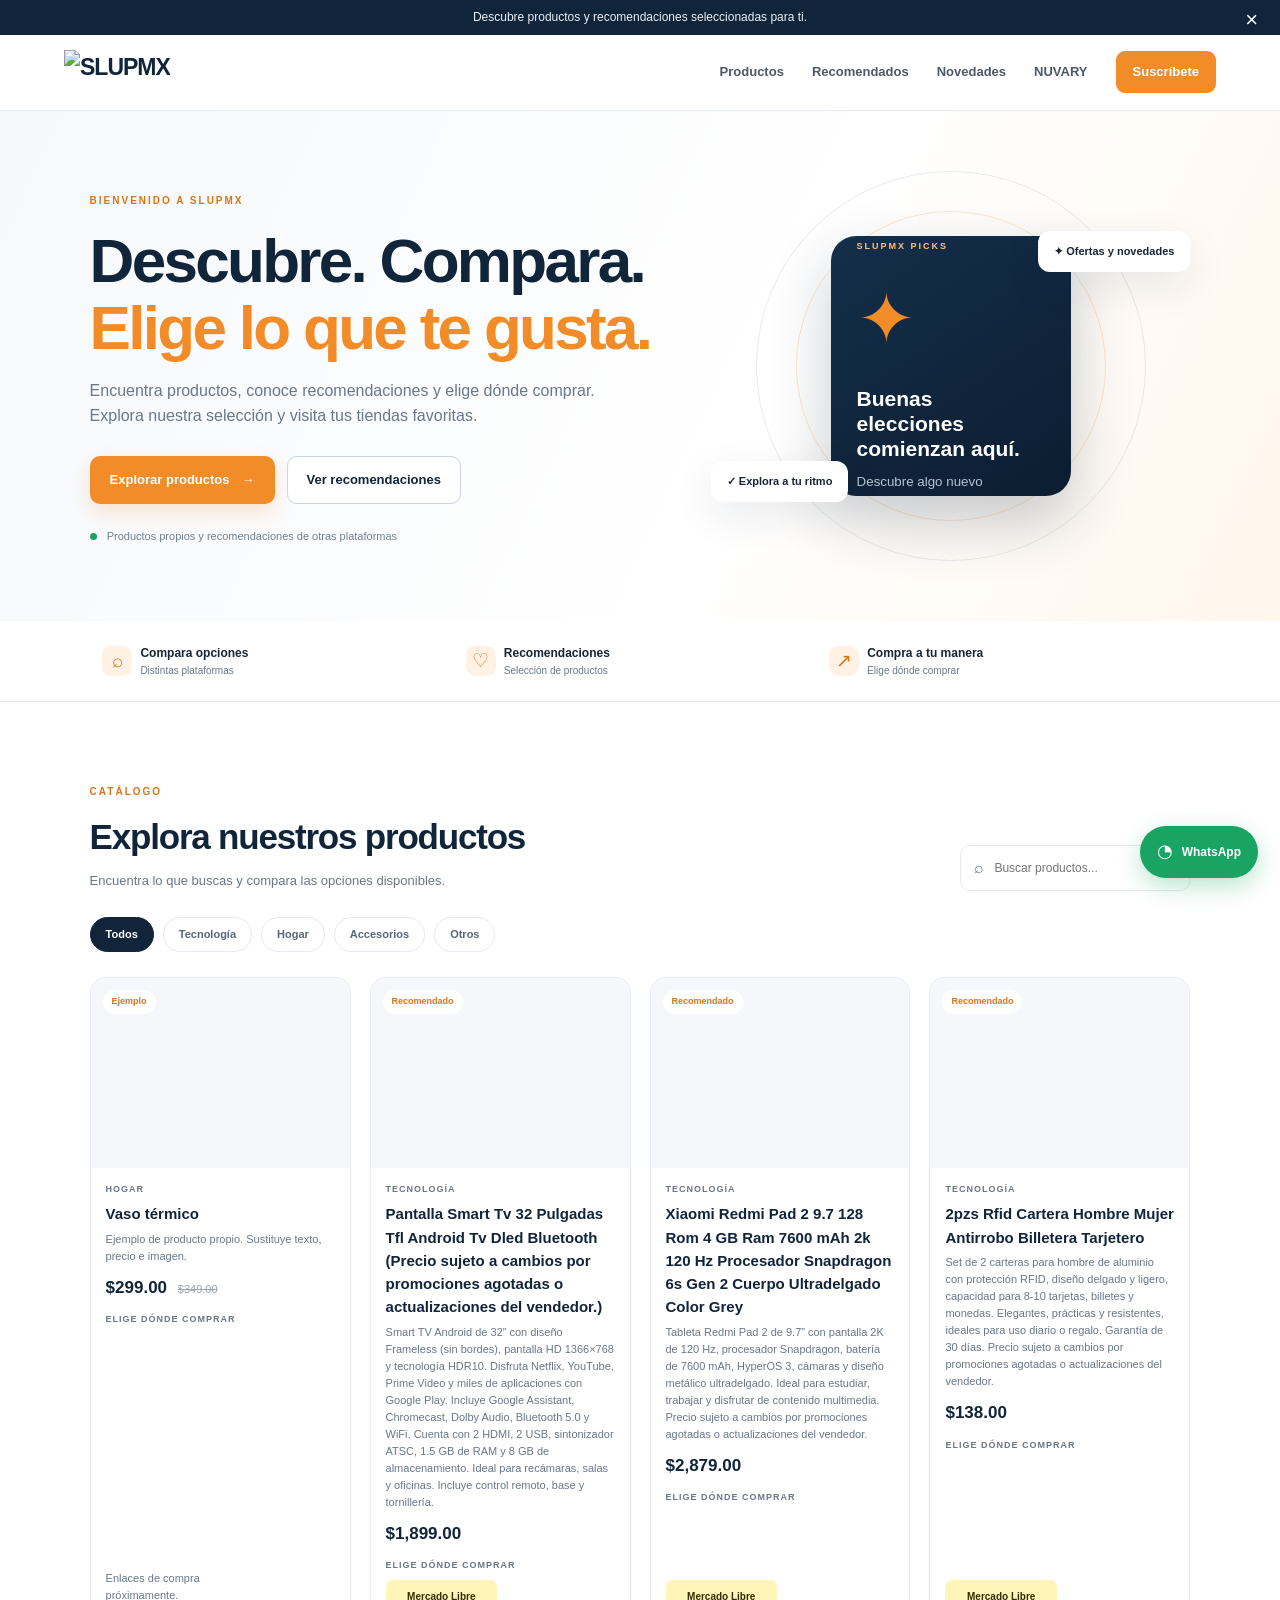
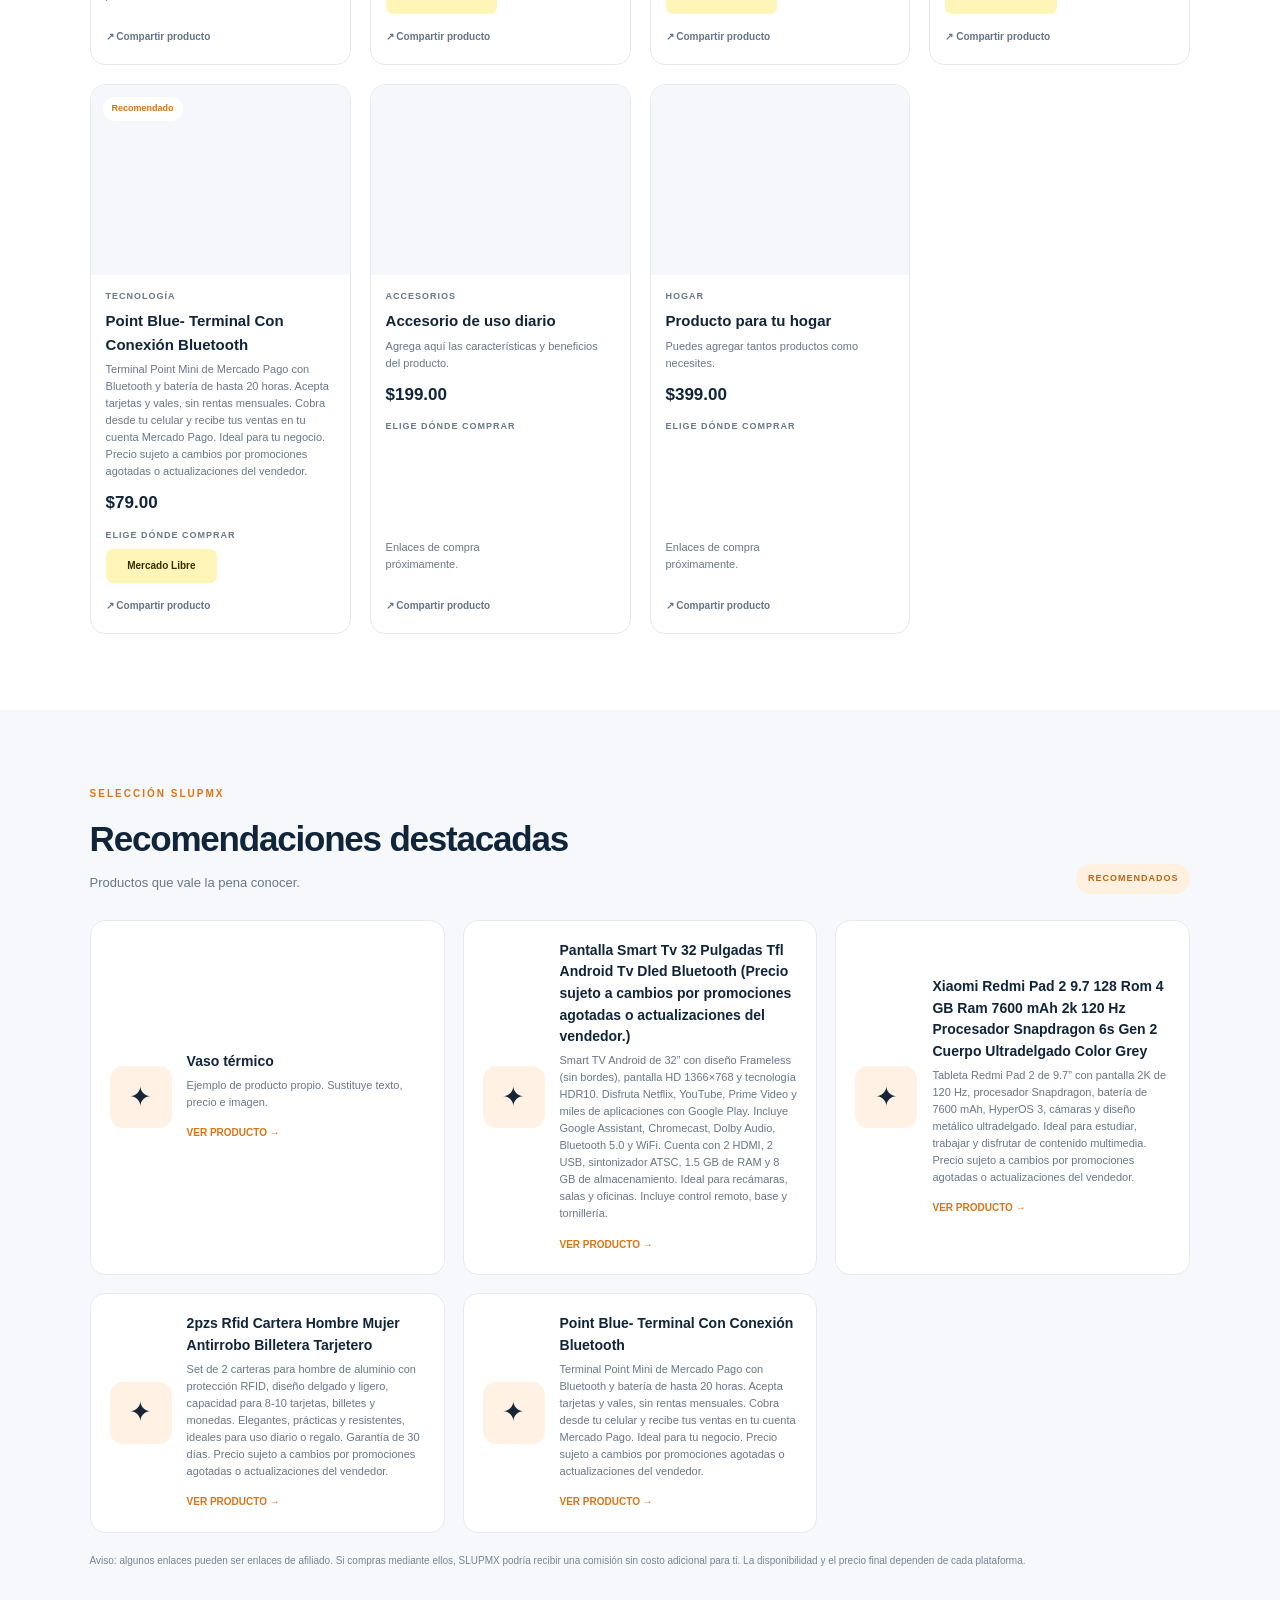
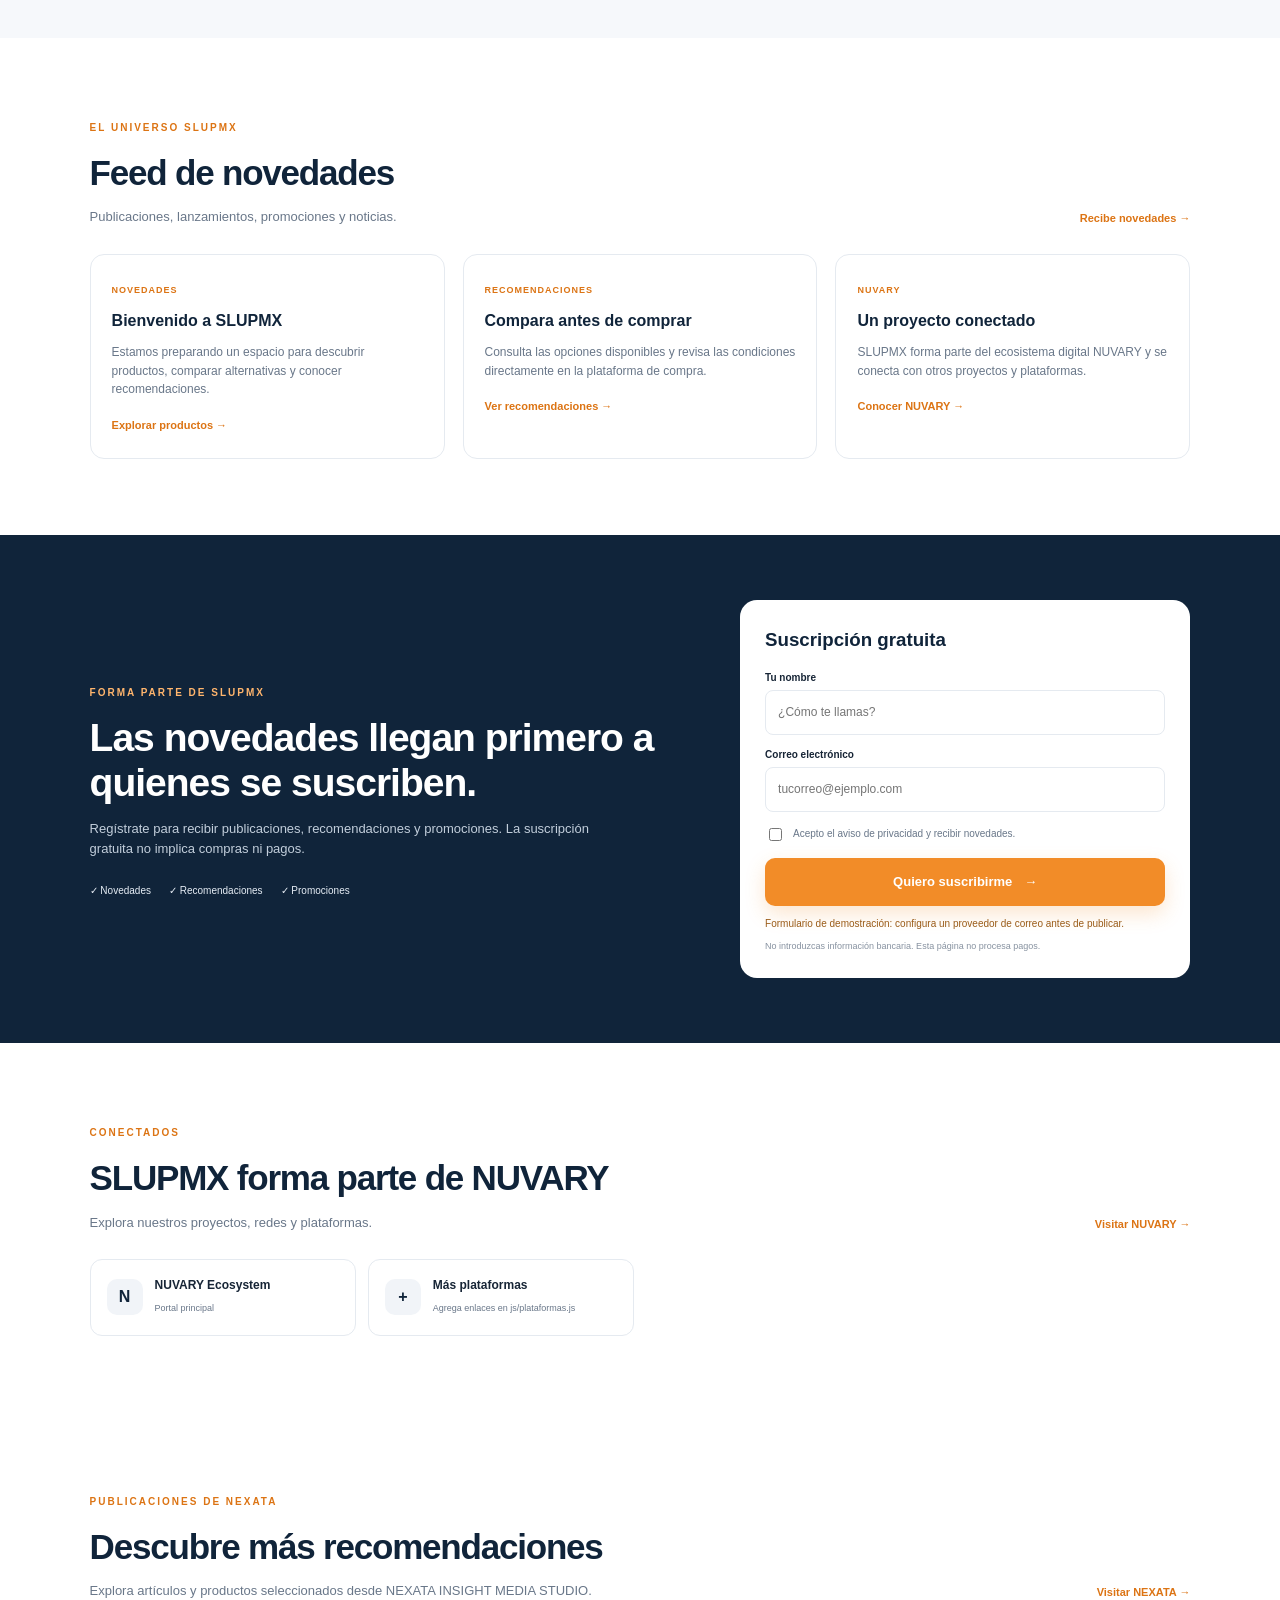
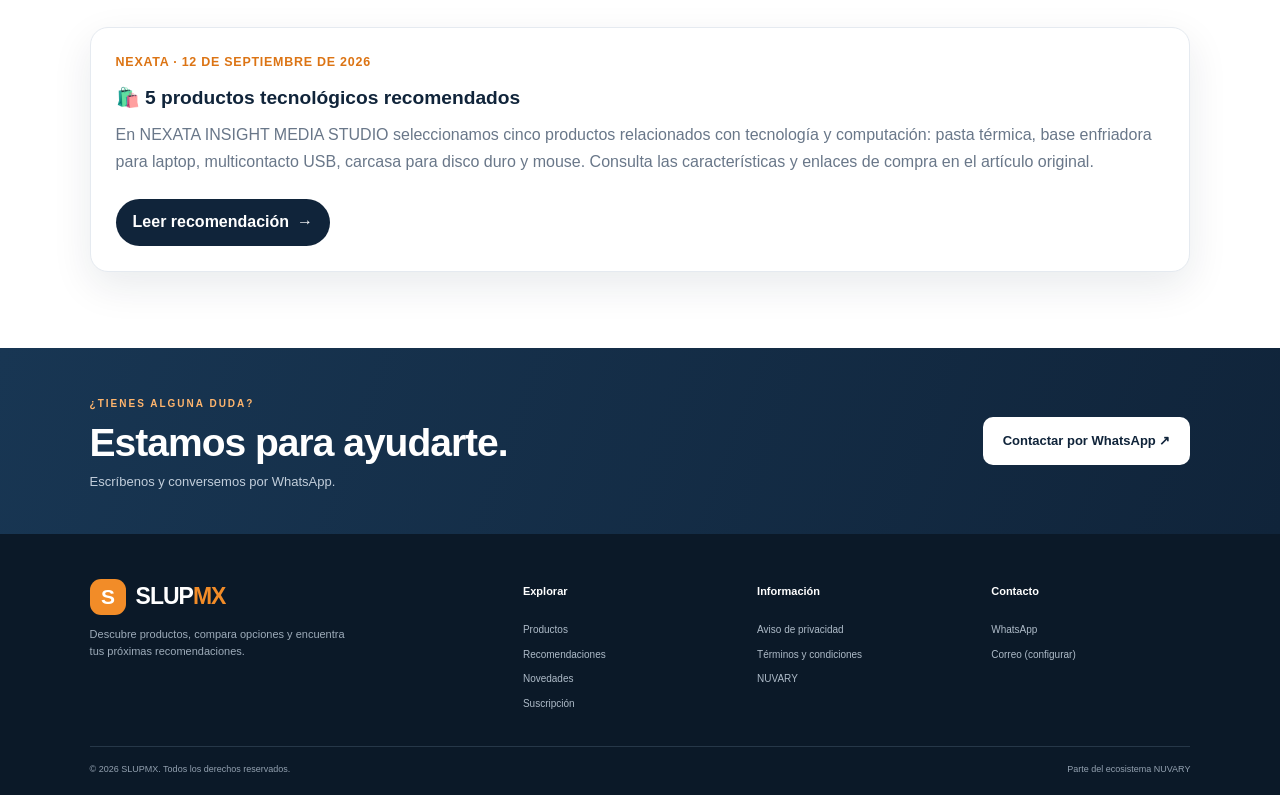
==== commit 2f6257d3: "Update index.html" ====
--- a/index.html
+++ b/index.html
@@ -13,7 +13,6 @@
   <link href="https://fonts.googleapis.com/css2?family=DM+Sans:wght@400;500;600;700;800&display=swap" rel="stylesheet">
   <link rel="stylesheet" href="css/style.css?v=1.0.0">
   <link rel="stylesheet" href="css/feed.global.css?v=1.0.0">
-  <script defer src="js/config.js?v=1.0.0"></script>
   <script defer src="js/productos.js?v=1.0.0"></script>
   <script defer src="js/plataformas.js?v=1.0.0"></script>
   <script defer src="js/publicaciones.js?v=1.0.0"></script>
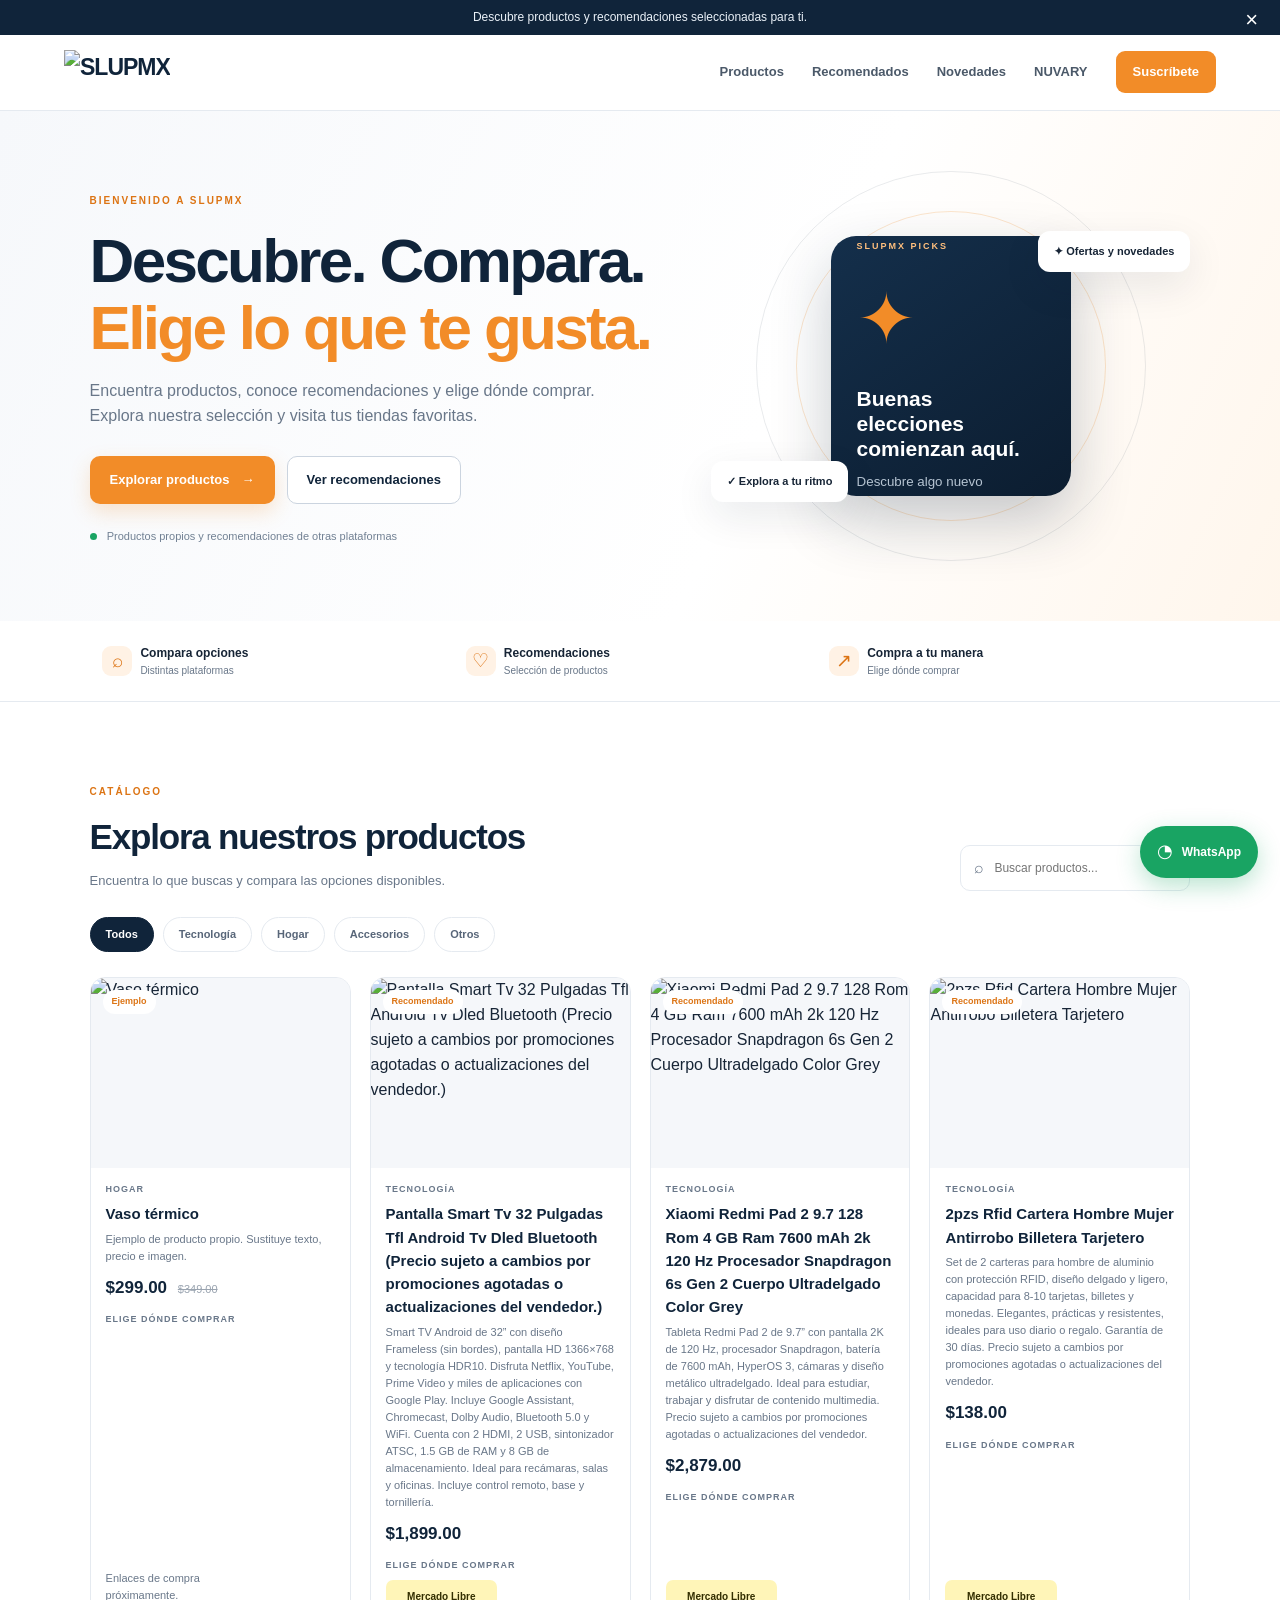
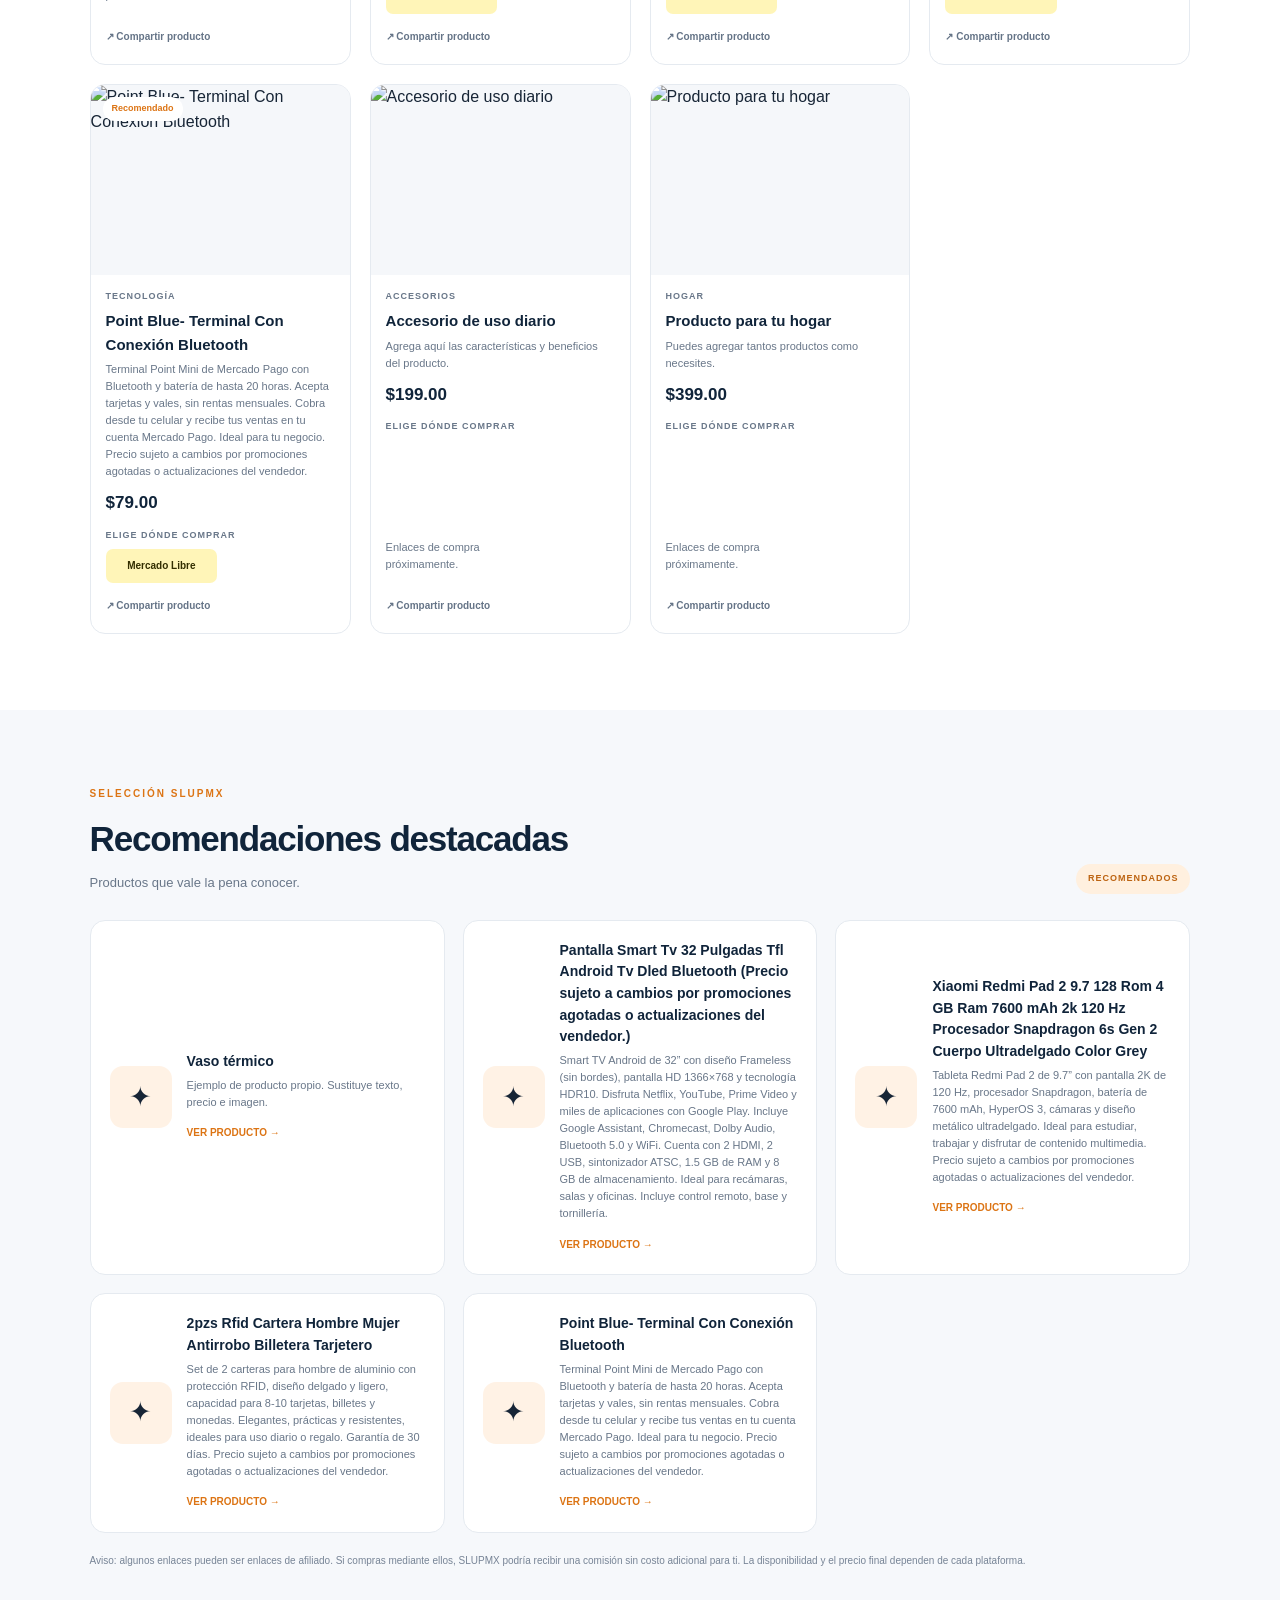
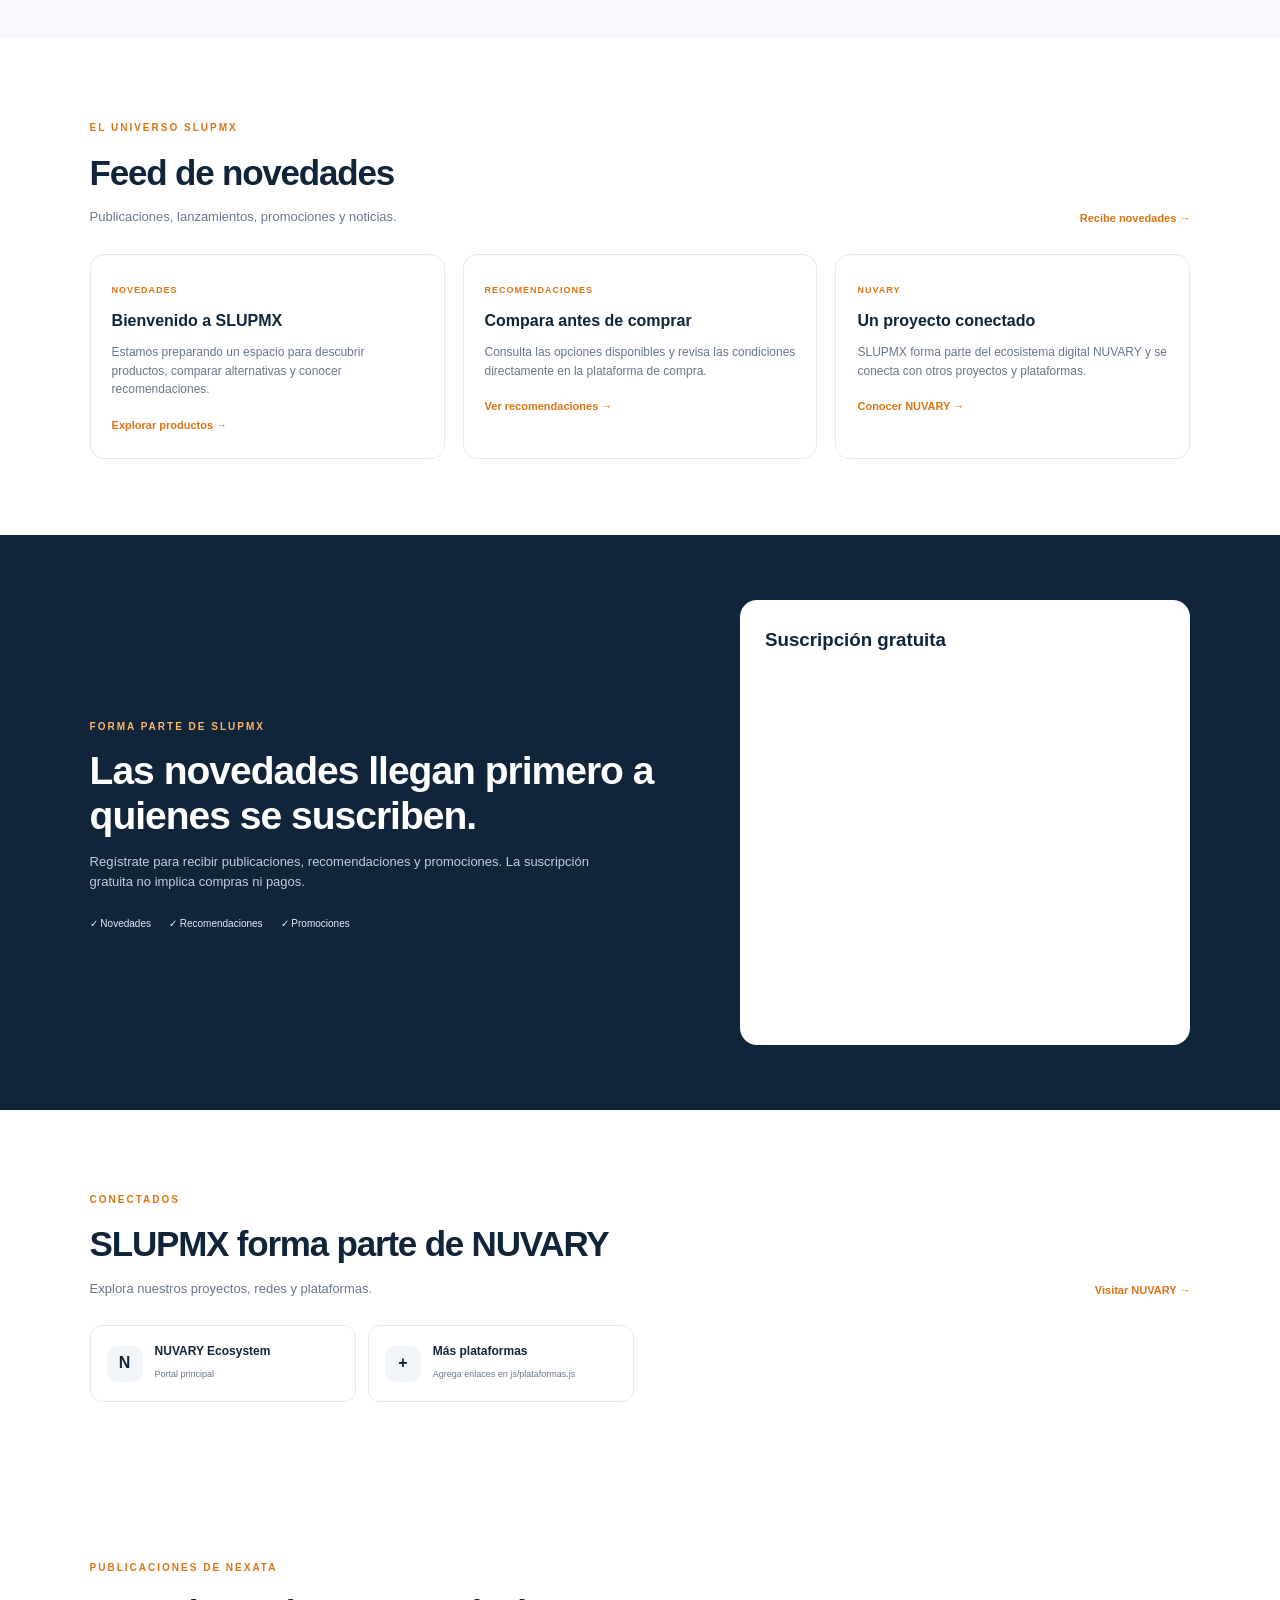
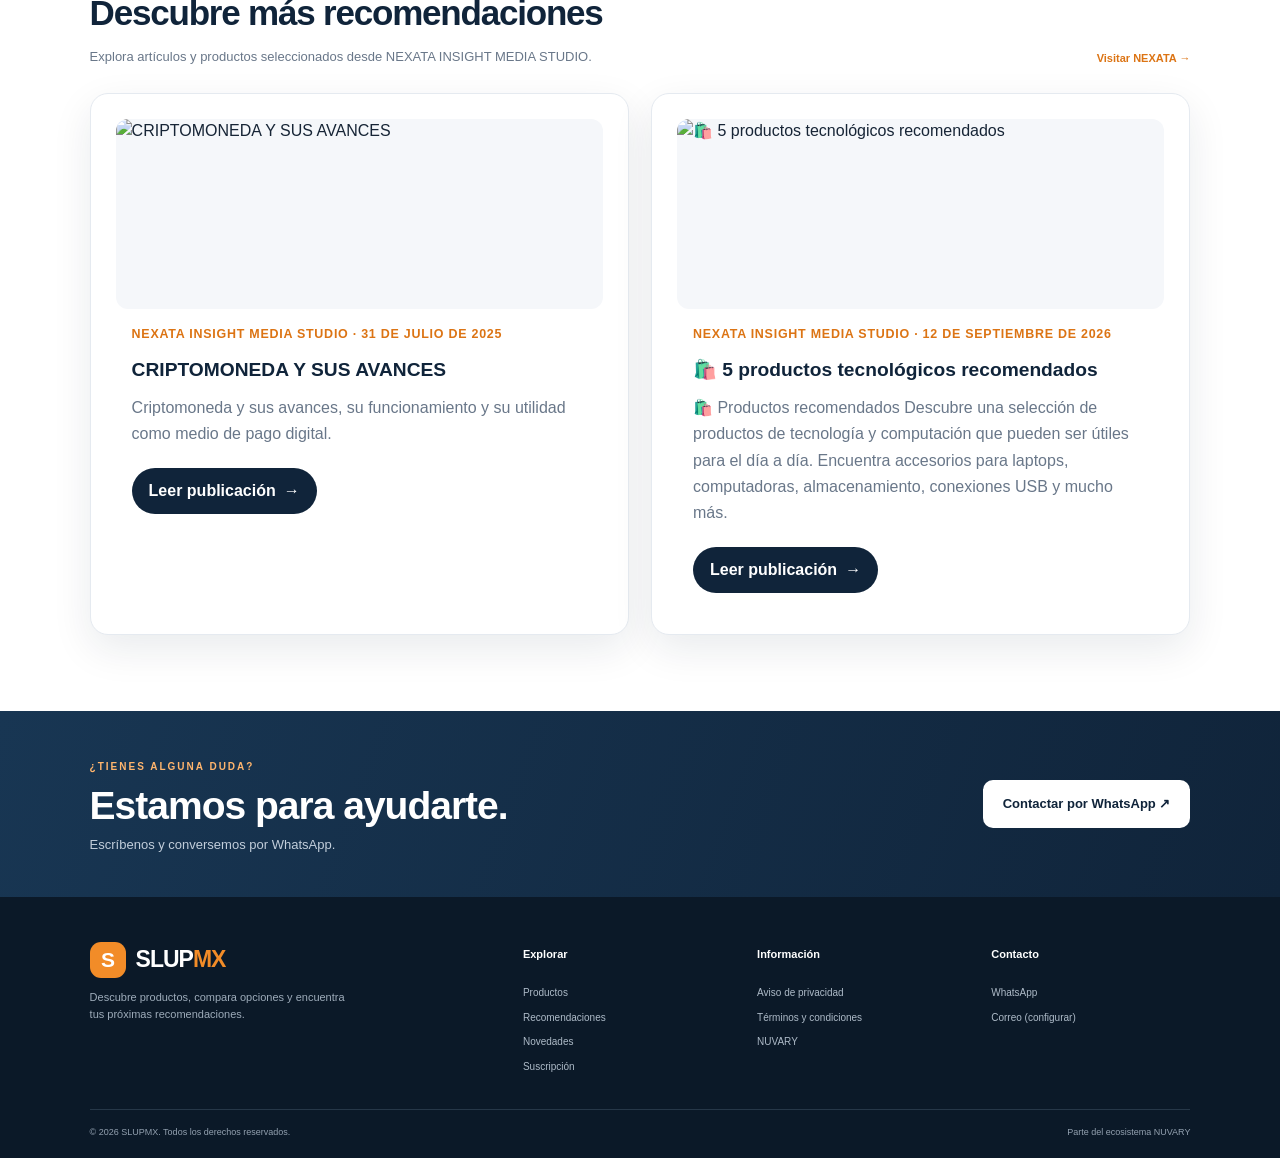
==== commit e229da75: "Update index.html" ====
--- a/index.html
+++ b/index.html
@@ -105,25 +105,42 @@
       <div class="feed-grid" id="feedGrid"></div>
     </section>
 
-    <section class="subscribe-section" id="suscripcion">
-      <div class="subscribe-copy">
-        <span class="eyebrow light">FORMA PARTE DE SLUPMX</span>
-        <h2>Las novedades llegan primero a quienes se suscriben.</h2>
-        <p>Regístrate para recibir publicaciones, recomendaciones y promociones. La suscripción gratuita no implica compras ni pagos.</p>
-        <div class="subscribe-benefits"><span>✓ Novedades</span><span>✓ Recomendaciones</span><span>✓ Promociones</span></div>
-      </div>
-      <form class="subscribe-form" id="subscribeForm">
-        <h3>Suscripción gratuita</h3>
-        <label for="subscriberName">Tu nombre</label>
-        <input id="subscriberName" name="name" autocomplete="name" placeholder="¿Cómo te llamas?">
-        <label for="subscriberEmail">Correo electrónico</label>
-        <input id="subscriberEmail" name="email" type="email" autocomplete="email" placeholder="tucorreo@ejemplo.com" required>
-        <label class="consent"><input type="checkbox" id="subscriberConsent" required> Acepto el aviso de privacidad y recibir novedades.</label>
-        <button class="btn btn-primary btn-full" type="submit">Quiero suscribirme <span>→</span></button>
-        <p class="form-message" id="subscribeMessage" role="status">Formulario de demostración: configura un proveedor de correo antes de publicar.</p>
-        <small>No introduzcas información bancaria. Esta página no procesa pagos.</small>
-      </form>
-    </section>
+    
+<section class="subscribe-section" id="suscripcion">
+
+  <div class="subscribe-copy">
+    <span class="eyebrow light">FORMA PARTE DE SLUPMX</span>
+
+    <h2>Las novedades llegan primero a quienes se suscriben.</h2>
+
+    <p>
+      Regístrate para recibir publicaciones, recomendaciones y promociones.
+      La suscripción gratuita no implica compras ni pagos.
+    </p>
+
+    <div class="subscribe-benefits">
+      <span>✓ Novedades</span>
+      <span>✓ Recomendaciones</span>
+      <span>✓ Promociones</span>
+    </div>
+  </div>
+
+  <div class="subscribe-form brevo-form">
+    <h3>Suscripción gratuita</h3>
+
+    <iframe
+      width="100%"
+      height="350"
+      src="https://9965aae7.sibforms.com/v2/serve/[base64]"
+      title="Formulario de suscripción SLUPMX"
+      frameborder="0"
+      scrolling="auto"
+      allowfullscreen
+      style="display:block; margin:0 auto; max-width:100%; border:0;">
+    </iframe>
+  </div>
+
+</section>
 
     <section class="section platform-section" id="plataformas">
       <div class="section-heading">
--- a/css/feed.global.css
+++ b/css/feed.global.css
@@ -67,6 +67,29 @@
   color: var(--muted, #697789);
 }
 
+
+/* Imágenes de publicaciones externas de NEXATA */
+.nuvary-rss-image {
+  display: block;
+  width: 100%;
+  height: 190px;
+  object-fit: contain;
+  object-position: center;
+  background: #f5f7fa;
+  border-radius: 12px;
+}
+
+/* Tarjetas de publicaciones */
+.nuvary-rss-card {
+  overflow: hidden;
+  min-width: 0;
+}
+
+.nuvary-rss-content {
+  padding: 16px;
+}
+
+
 @media (max-width: 600px) {
   .nuvary-rss-card { padding: 21px; }
 }
